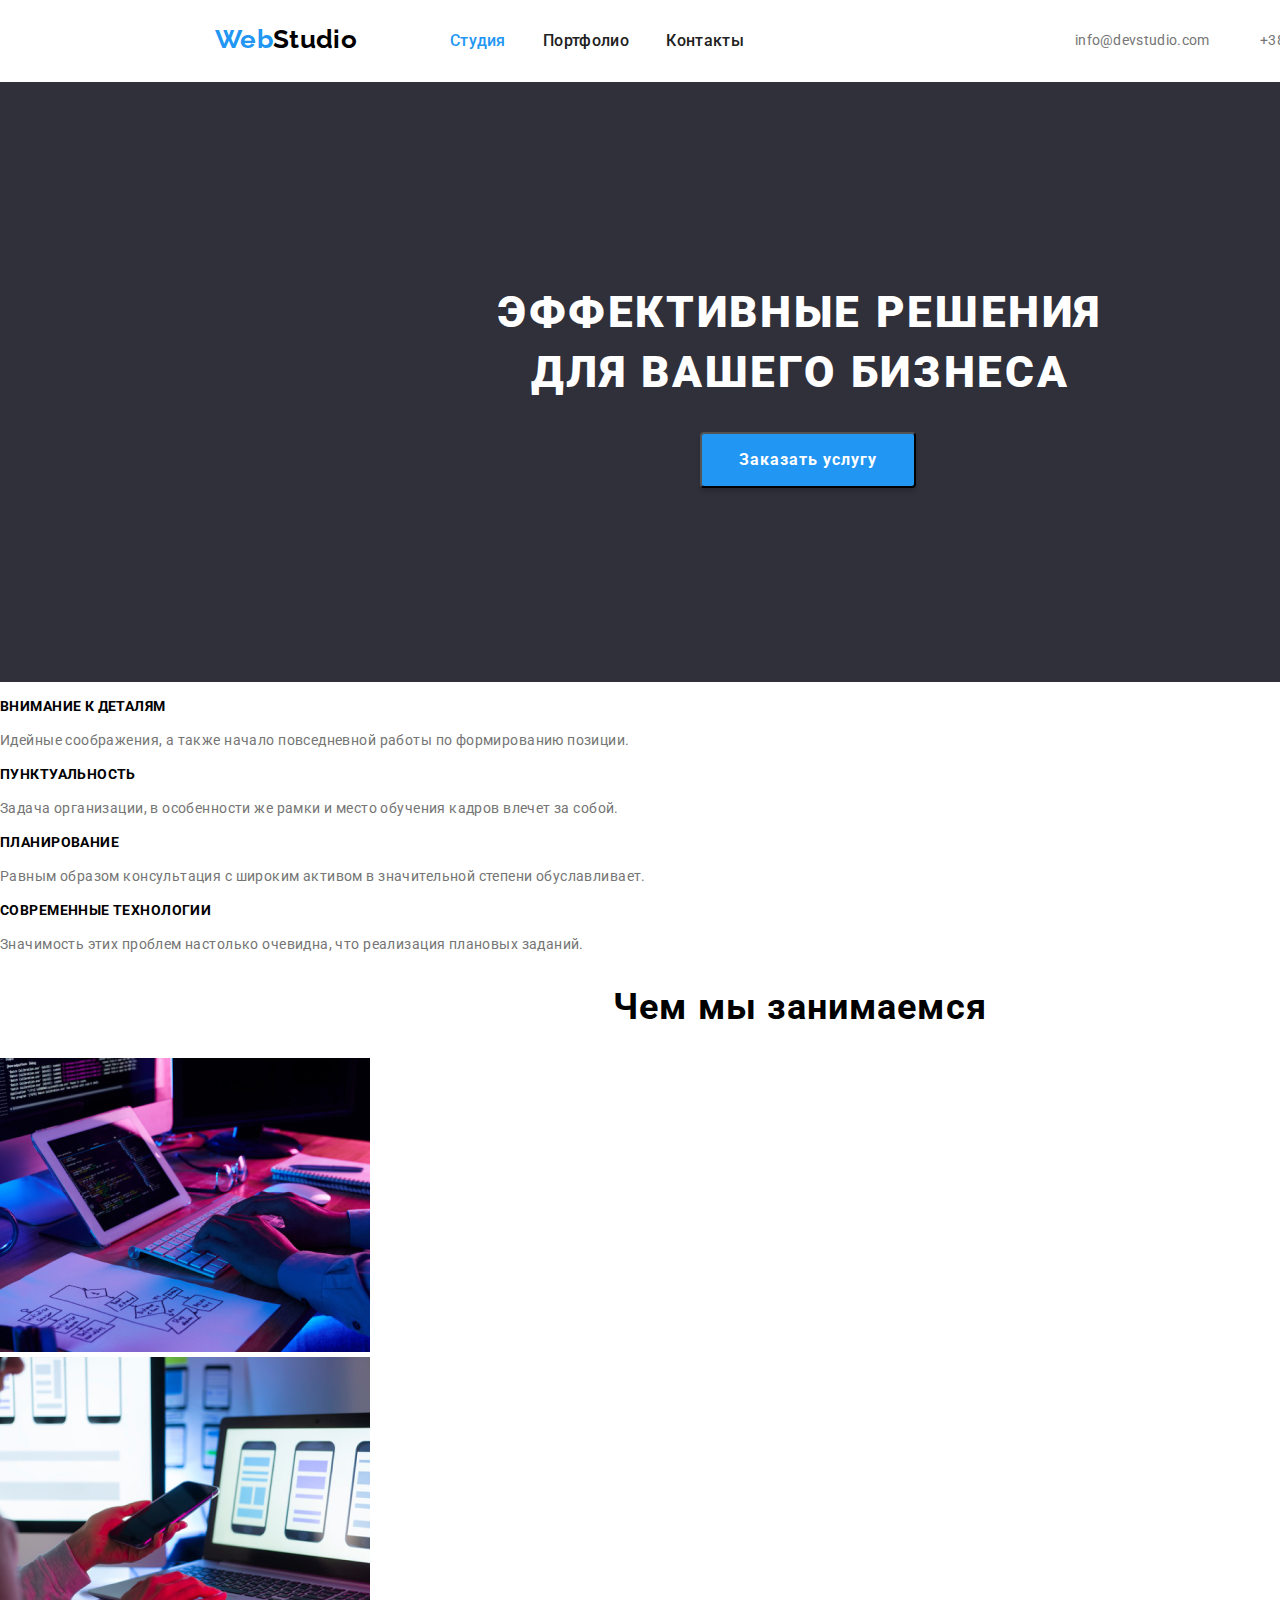
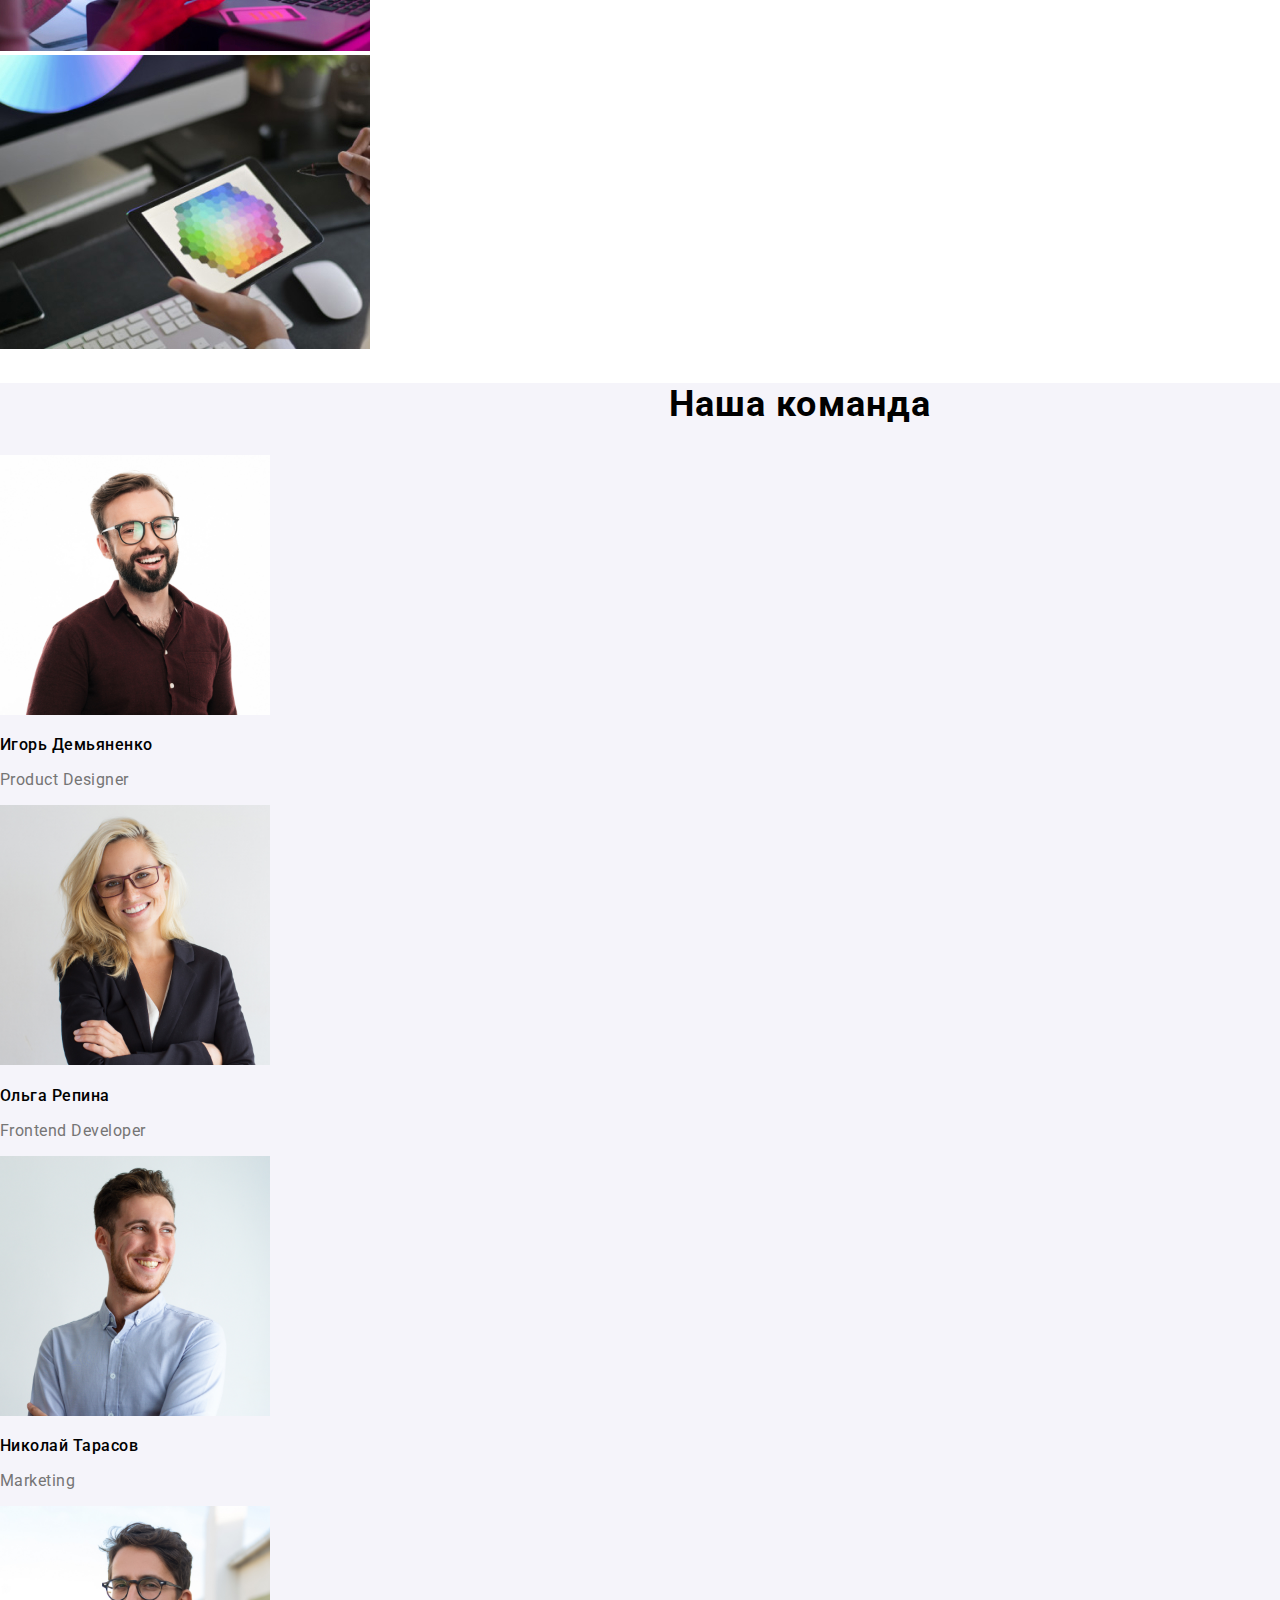
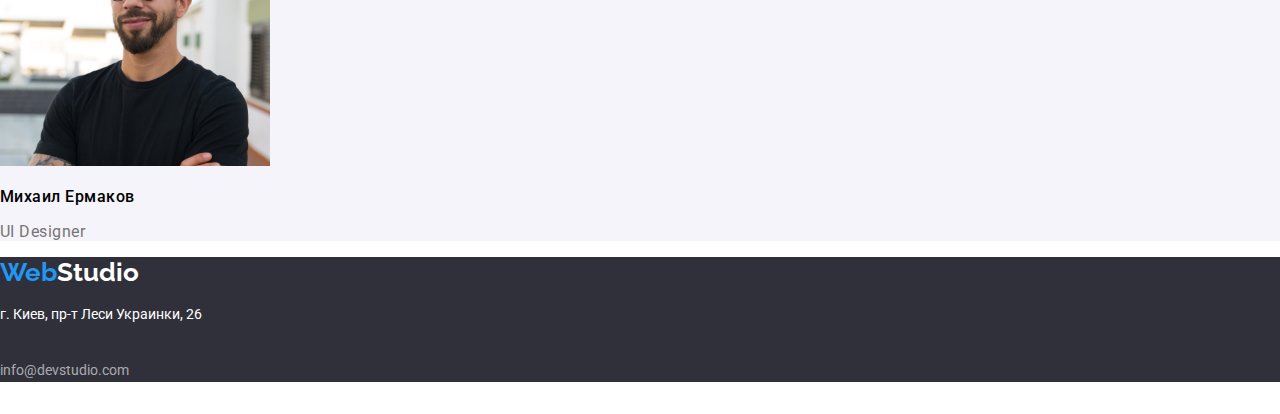
==== index.html @ f2df7b50 "Добавлено позиционирование Хедера и Героя" ====
<!DOCTYPE html>
<html lang="ru">
  <head>
    <meta charset="UTF-8" />
    <meta name="viewport" content="width=device-width, initial-scale=1.0" />
    <title>Студия</title>
    <link rel="stylesheet" href="./css/normalize.css" />
    <link rel="stylesheet" href="./css/style.css" />
    <link rel="stylesheet" href="./css/variables.css" />
    <link rel="preconnect" href="https://fonts.gstatic.com" />
    <link
      href="https://fonts.googleapis.com/css2?family=Oleo+Script&family=Raleway:wght@700&family=Roboto:wght@400;500;700;900&display=swap"
      rel="stylesheet"
    />
  </head>
  <body>
    <!--Шапка-->
    <header class="header">
      <a class="logo" href="./index.html"
        ><span class="text-logo">Web</span>Studio</a
      >
      <nav class="navigation">
        <ul class="navigation-list">
          <li class="active"><a href="./index.html">Студия</a></li>
          <li>
            <a href="./portfolio.html">Портфолио</a>
          </li>
          <li><a href="#">Контакты</a></li>
        </ul>
      </nav>

      <p class="header-contacts email">
        <a class="contacts-text" href="mailto:info@devstudio.com"
          >info@devstudio.com</a
        >
      </p>
      <p class="header-contacts tel">
        <a class="contacts-text" href="tel:+380961111111">+38 096 111 11 11</a>
      </p>

      <!-- <ul class="header-contacts">
        <li>
          <a class="contacts-text" href="mailto:info@devstudio.com"
            >info@devstudio.com</a
          >
        </li>
        <li>
          <a class="contacts-text" href="tel:+380961111111"
            >+38 096 111 11 11</a
          >
        </li>
      </ul> -->
    </header>

    <!--Герой-->
    <main>
      <section class="hero">
        <h1 class="hero-title">
          Эффективные решения <br />
          для вашего бизнеса
        </h1>
        <button type="button" class="hero-button">Заказать услугу</button>
      </section>

      <!--Преимущества и примеры-->
      <section>
        <!--Нужно спрятать-->
        <h2 hidden>Преимущества</h2>
        <ul class="advantages">
          <li>
            <h3 class="advantages-title">Внимание к деталям</h3>
            <p class="advantages-info">
              Идейные соображения, а также начало повседневной работы по
              формированию позиции.
            </p>
          </li>
          <li>
            <h3 class="advantages-title">Пунктуальность</h3>
            <p class="advantages-info">
              Задача организации, в особенности же рамки и место обучения кадров
              влечет за собой.
            </p>
          </li>
          <li>
            <h3 class="advantages-title">Планирование</h3>
            <p class="advantages-info">
              Равным образом консультация с широким активом в значительной
              степени обуславливает.
            </p>
          </li>
          <li>
            <h3 class="advantages-title">Современные технологии</h3>
            <p class="advantages-info">
              Значимость этих проблем настолько очевидна, что реализация
              плановых заданий.
            </p>
          </li>
        </ul>
      </section>

      <!--Чем мы занимаемся-->
      <section>
        <h2 class="galery">Чем мы занимаемся</h2>
        <ul>
          <li>
            <img
              src="img/box1.jpg"
              alt="Схема, клавиатура и планшет на столе"
              width="370"
            />
          </li>
          <li>
            <img src="img/box2.jpg" alt="Телефон и ноутбук" width="370" />
          </li>
          <li>
            <img
              src="img/box3.jpg"
              alt="Планшет с изображенной цветовой схемой"
              width="370"
            />
          </li>
        </ul>
      </section>

      <!--Наша команда-->
      <section class="team">
        <h2 class="galery">Наша команда</h2>
        <ul class="team-list">
          <li>
            <img src="img/ihor.jpg" alt="Игорь Демьяненко" width="270" />
            <h3 class="team-title">Игорь Демьяненко</h3>
            <p class="team-proffesion">Product Designer</p>
          </li>
          <li>
            <img src="img/olga.jpg" alt="Ольга Репина" width="270" />
            <h3 class="team-title">Ольга Репина</h3>
            <p class="team-proffesion">Frontend Developer</p>
          </li>
          <li>
            <img src="img/nikolai.jpg" alt="Николай Тарасов" width="270" />
            <h3 class="team-title">Николай Тарасов</h3>
            <p class="team-proffesion">Marketing</p>
          </li>
          <li>
            <img src="img/mihail.jpg" alt="Михаил Ермаков" width="270" />
            <h3 class="team-title">Михаил Ермаков</h3>
            <p class="team-proffesion">UI Designer</p>
          </li>
        </ul>
      </section>
    </main>

    <!--Подвал-->
    <footer class="footer">
      <a class="footer-logo" href="./index.html"
        ><span class="text-logo">Web</span>Studio</a
      >
      <address class="footer-address">
        <p>г. Киев, пр-т Леси Украинки, 26</p>
        <ul class="header-contacts">
          <li>
            <a class="footer-contacts" href="mailto:info@devstudio.com"
              >info@devstudio.com</a
            >
          </li>
          <li>
            <a class="footer-contacts" href="tel:+380961111111"
              >+38 096 111 11 11</a
            >
          </li>
        </ul>
      </address>
    </footer>
  </body>
</html>
---- css/style.css ----
body {
    font-family: 'Roboto', sans-serif;
    width: 1600px;
}

/* Шапка */

.header {
    display: flex;

    letter-spacing: 0.02em;
}

.logo {
    font-family: 'Raleway', sans-serif;

    display: inline-block;
    margin: 24px 93px 25px 215px;

    color: #000;
    text-decoration: none;
    font-weight: bold;
    font-size: 26px;
    line-height: 31px;
}

.text-logo {
    color: var(--blue-text);
}

.navigation-list {
    display: flex;
    justify-content: space-between;
    width: 294px;

    margin: 32px 331px 32px 0;
}

.navigation-list a {
    font-weight: 500;
    color: var(--common-black-text);
}

.active a {
    color: var(--blue-text);
}

.navigation-list :hover,
.navigation-list :focus,
.header-contacts :hover,
.header-contacts :focus {
    color: var(--blue-text);
}

.header-contacts {
    display: flex;
    justify-content: space-between;

    margin-top: 32px;
    margin-bottom: 32px;
}

.email {
    box-sizing: border-box;
    width: 135px;
    margin-right: 50px;
}

.tel {
    box-sizing: border-box;
    width: 122px;
    margin-right: 215px;
}

.contacts-text {
    color: var(--grey-text);
    font-size: 14px;

}

/* Герой */

.hero {
    height: 600px;
    background-color: rgba(47, 48, 58, 1);
}

.hero-title {
    margin: 0;
    padding: 200px 452px 30px;

    color: var(--white-text);

    text-align: center;
    font-weight: 900;
    font-size: 44px;
    line-height: 60px;
    letter-spacing: 0.06em;
    text-transform: uppercase;
}

.hero-button {

    box-sizing: content-box;
    height: 50px;
    width: 200px;

    text-align: center;

    margin: 0 700px 200px;

    box-shadow: 0px 4px 4px rgba(0, 0, 0, 0.15);
    border-radius: 4px;

    background-color: var(--blue-text);
    color: var(--white-text);
    font-weight: 700;
    font-size: 16px;
    line-height: 30px;
    letter-spacing: 0.06em;
    cursor: pointer;
}

/* Преимущества и примеры */

.advantages-title {
    font-weight: bold;
    font-size: 14px;
    line-height: 16px;
    letter-spacing: 0.03em;
    text-transform: uppercase;
}

.advantages-info {
    color: var(--grey-text);
    font-weight: normal;
    font-size: 14px;
    line-height: 24px;
    letter-spacing: 0.03em;
}

/* Чем мы занимаемся */

.galery {
    font-size: 36px;
    line-height: 42px;
    text-align: center;
    letter-spacing: 0.03em;
}

/* Наша команда */

.team {
    background-color: rgba(245, 244, 250, 1);
}

.team-title {
    font-weight: 500;
    font-size: 16px;
    line-height: 19px;
    letter-spacing: 0.03em;
}

.team-proffesion {
    color: var(--grey-text);
    font-weight: 400;
    font-size: 16px;
    line-height: 19px;
    letter-spacing: 0.03em;
}

/* Подвал */

.footer {
    background-color: rgba(47, 48, 58, 1);
}

.footer-logo {
    font-family: 'Raleway', sans-serif;
    color: var(--white-text);
    text-decoration: none;
    font-weight: bold;
    font-size: 26px;
    line-height: 31px;
}

.footer-address {
    color: var(--white-text);
    font-style: normal;
    font-weight: normal;
    font-size: 14px;
    line-height: 24px;
}

.footer-contacts {
    color: var(--grey-address-text);
}

.footer-contacts :hover,
.footer-contacts :focus {
    color: var(--blue-text);
}

/* Портфолио */

.projects-title {
    font-weight: bold;
    font-size: 18px;
    line-height: 36px;
    letter-spacing: 0.06em;
}

.projects-info {
    color: var(--grey-text);
    font-size: 16px;
    line-height: 30px;
    letter-spacing: 0.03em;
}

.button {
    background-color: var(--blue-text);
    color: var(--white-text);
    font-size: 16px;
    line-height: 30px;
    letter-spacing: 0.06em;
    cursor: pointer;
}

.button-projects {
    background-color: rgba(245, 244, 250, 1);
    font-weight: 500;
    line-height: 26px;
    letter-spacing: 0.03em;
    cursor: pointer;
}

.button-projects:hover,
.button-projects:focus {
    color: var(--white-text);
    background-color: var(--blue-text);
}
---- css/variables.css ----
:root {
    --common-black-text: rgba(33, 33, 33, 1);
    --blue-text: rgba(33, 150, 243, 1);
    --white-text: rgba(255, 255, 255, 1);
    --grey-text: rgba(117, 117, 117, 1);
    --grey-address-text: rgba(255, 255, 255, 0.6);
}
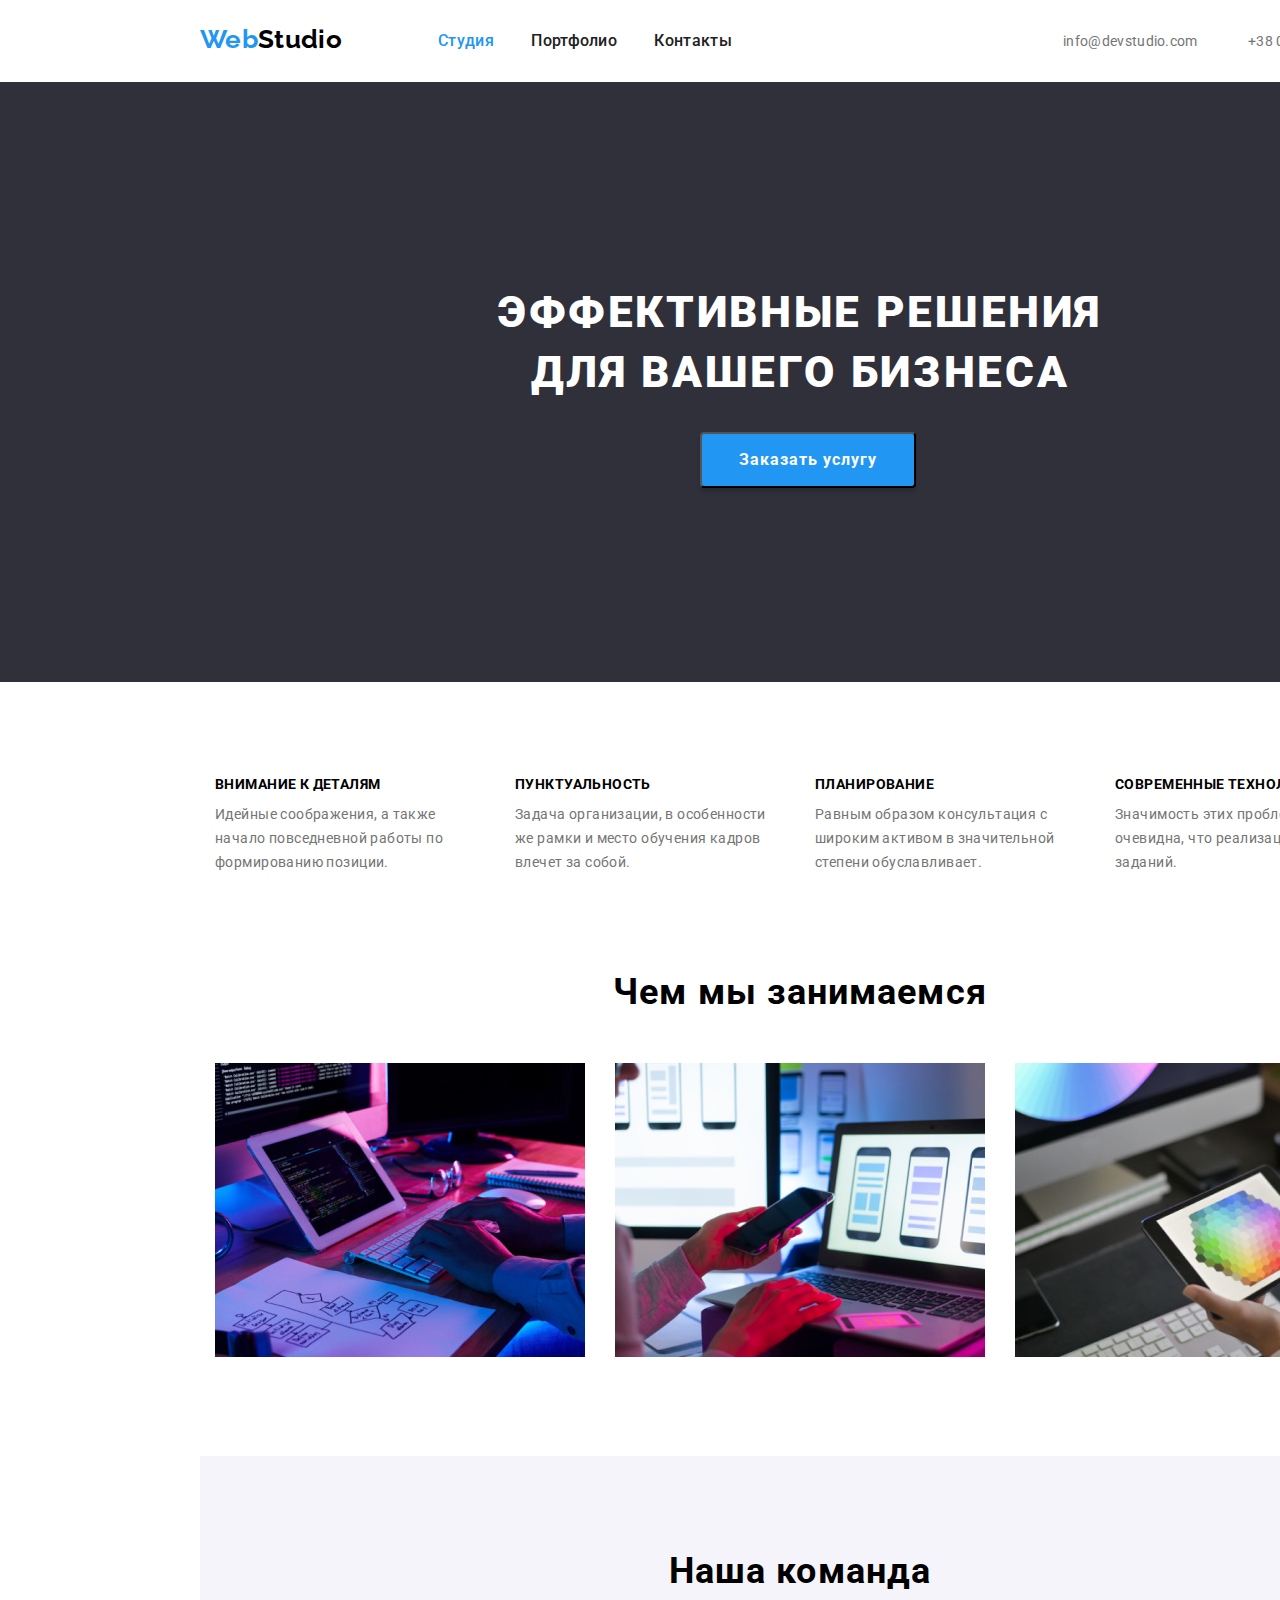
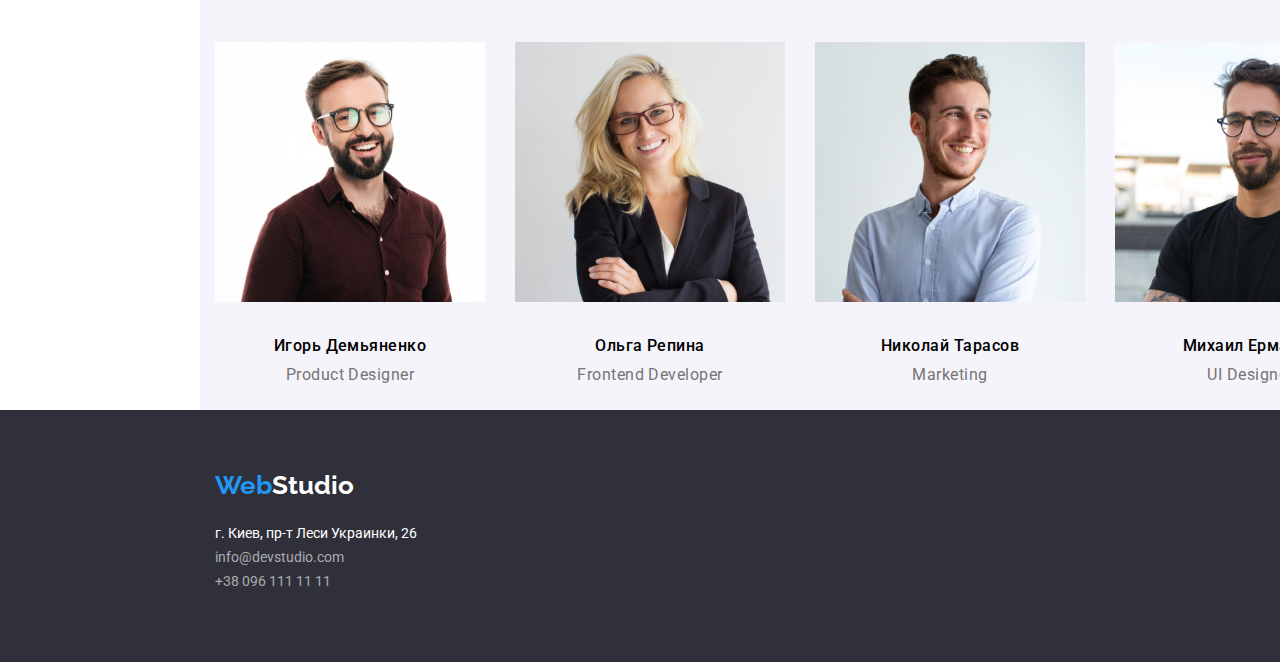
==== commit 9c6ee921: "добавлено позиционирование Героя, Преймущества, Команда, Футер" ====
--- a/index.html
+++ b/index.html
@@ -15,7 +15,8 @@
   </head>
   <body>
     <!--Шапка-->
-    <header class="header">
+    <header class="header containe">
+      <!--умышленная ошибка в названии класса-->
       <a class="logo" href="./index.html"
         ><span class="text-logo">Web</span>Studio</a
       >
@@ -29,17 +30,18 @@
         </ul>
       </nav>
 
-      <p class="header-contacts email">
+      <!-- <p class="header-contacts email">
         <a class="contacts-text" href="mailto:info@devstudio.com"
           >info@devstudio.com</a
         >
       </p>
       <p class="header-contacts tel">
         <a class="contacts-text" href="tel:+380961111111">+38 096 111 11 11</a>
-      </p>
+      </p> -->
 
-      <!-- <ul class="header-contacts">
-        <li>
+      <!-- <div class="navigation-contacts"> -->
+      <ul class="header-contacts">
+        <li class="header-list">
           <a class="contacts-text" href="mailto:info@devstudio.com"
             >info@devstudio.com</a
           >
@@ -49,7 +51,8 @@
             >+38 096 111 11 11</a
           >
         </li>
-      </ul> -->
+      </ul>
+      <!-- </div> -->
     </header>
 
     <!--Герой-->
@@ -63,32 +66,32 @@
       </section>
 
       <!--Преимущества и примеры-->
-      <section>
+      <section class="container">
         <!--Нужно спрятать-->
         <h2 hidden>Преимущества</h2>
         <ul class="advantages">
-          <li>
+          <li class="advantages-card">
             <h3 class="advantages-title">Внимание к деталям</h3>
             <p class="advantages-info">
               Идейные соображения, а также начало повседневной работы по
               формированию позиции.
             </p>
           </li>
-          <li>
+          <li class="advantages-card">
             <h3 class="advantages-title">Пунктуальность</h3>
             <p class="advantages-info">
               Задача организации, в особенности же рамки и место обучения кадров
               влечет за собой.
             </p>
           </li>
-          <li>
+          <li class="advantages-card">
             <h3 class="advantages-title">Планирование</h3>
             <p class="advantages-info">
               Равным образом консультация с широким активом в значительной
               степени обуславливает.
             </p>
           </li>
-          <li>
+          <li class="advantages-card">
             <h3 class="advantages-title">Современные технологии</h3>
             <p class="advantages-info">
               Значимость этих проблем настолько очевидна, что реализация
@@ -99,20 +102,20 @@
       </section>
 
       <!--Чем мы занимаемся-->
-      <section>
-        <h2 class="galery">Чем мы занимаемся</h2>
-        <ul>
-          <li>
+      <section class="container">
+        <h2 class="gallery">Чем мы занимаемся</h2>
+        <ul class="gallery-list">
+          <li class="gallery-item">
             <img
               src="img/box1.jpg"
               alt="Схема, клавиатура и планшет на столе"
               width="370"
             />
           </li>
-          <li>
+          <li class="gallery-item">
             <img src="img/box2.jpg" alt="Телефон и ноутбук" width="370" />
           </li>
-          <li>
+          <li class="gallery-item">
             <img
               src="img/box3.jpg"
               alt="Планшет с изображенной цветовой схемой"
@@ -123,25 +126,25 @@
       </section>
 
       <!--Наша команда-->
-      <section class="team">
-        <h2 class="galery">Наша команда</h2>
+      <section class="container team">
+        <h2 class="gallery-team">Наша команда</h2>
         <ul class="team-list">
-          <li>
+          <li class="team-card">
             <img src="img/ihor.jpg" alt="Игорь Демьяненко" width="270" />
             <h3 class="team-title">Игорь Демьяненко</h3>
             <p class="team-proffesion">Product Designer</p>
           </li>
-          <li>
+          <li class="team-card">
             <img src="img/olga.jpg" alt="Ольга Репина" width="270" />
             <h3 class="team-title">Ольга Репина</h3>
             <p class="team-proffesion">Frontend Developer</p>
           </li>
-          <li>
+          <li class="team-card">
             <img src="img/nikolai.jpg" alt="Николай Тарасов" width="270" />
             <h3 class="team-title">Николай Тарасов</h3>
             <p class="team-proffesion">Marketing</p>
           </li>
-          <li>
+          <li class="team-card">
             <img src="img/mihail.jpg" alt="Михаил Ермаков" width="270" />
             <h3 class="team-title">Михаил Ермаков</h3>
             <p class="team-proffesion">UI Designer</p>
@@ -152,24 +155,26 @@
 
     <!--Подвал-->
     <footer class="footer">
-      <a class="footer-logo" href="./index.html"
-        ><span class="text-logo">Web</span>Studio</a
-      >
-      <address class="footer-address">
-        <p>г. Киев, пр-т Леси Украинки, 26</p>
-        <ul class="header-contacts">
-          <li>
-            <a class="footer-contacts" href="mailto:info@devstudio.com"
-              >info@devstudio.com</a
-            >
-          </li>
-          <li>
-            <a class="footer-contacts" href="tel:+380961111111"
-              >+38 096 111 11 11</a
-            >
-          </li>
-        </ul>
-      </address>
+      <div class="container">
+        <a class="footer-logo" href="./index.html"
+          ><span class="text-logo">Web</span>Studio</a
+        >
+        <address class="footer-address">
+          <ul class="footer-list">
+            <li>г. Киев, пр-т Леси Украинки, 26</li>
+            <li>
+              <a class="footer-contacts" href="mailto:info@devstudio.com"
+                >info@devstudio.com</a
+              >
+            </li>
+            <li>
+              <a class="footer-contacts" href="tel:+380961111111"
+                >+38 096 111 11 11</a
+              >
+            </li>
+          </ul>
+        </address>
+      </div>
     </footer>
   </body>
 </html>
--- a/css/style.css
+++ b/css/style.css
@@ -3,10 +3,18 @@
     width: 1600px;
 }
 
+.container {
+    width: 1170px;
+    padding: 0 15px 0;
+    margin-right: auto;
+    margin-left: auto;
+}
+
 /* Шапка */
 
 .header {
     display: flex;
+
 
     letter-spacing: 0.02em;
 }
@@ -14,8 +22,11 @@
 .logo {
     font-family: 'Raleway', sans-serif;
 
+    width: 145px;
+    height: 31px;
+
     display: inline-block;
-    margin: 24px 93px 25px 215px;
+    margin: 24px 93px 25px 200px;
 
     color: #000;
     text-decoration: none;
@@ -28,12 +39,19 @@
     color: var(--blue-text);
 }
 
+.navigation {
+    width: 294px;
+    height: 16px;
+    margin: 32px 331px 32px 0;
+
+}
+
 .navigation-list {
     display: flex;
     justify-content: space-between;
     width: 294px;
 
-    margin: 32px 331px 32px 0;
+    margin: 0;
 }
 
 .navigation-list a {
@@ -53,6 +71,8 @@
 }
 
 .header-contacts {
+
+    box-sizing: border-box;
     display: flex;
     justify-content: space-between;
 
@@ -60,16 +80,24 @@
     margin-bottom: 32px;
 }
 
+.header-list {
+    display: inline-block;
+    width: 135px;
+    height: 16px;
+    margin-right: 50px;
+}
+
 .email {
-    box-sizing: border-box;
     width: 135px;
+    height: 16px;
     margin-right: 50px;
 }
 
 .tel {
-    box-sizing: border-box;
+    text-align: center;
     width: 122px;
-    margin-right: 215px;
+    height: 16px;
+    margin-right: 200px;
 }
 
 .contacts-text {
@@ -100,7 +128,6 @@
 }
 
 .hero-button {
-
     box-sizing: content-box;
     height: 50px;
     width: 200px;
@@ -123,7 +150,29 @@
 
 /* Преимущества и примеры */
 
+.advantages {
+    display: flex;
+
+    height: 101px;
+
+    margin-top: 94px;
+    margin-bottom: 94px;
+}
+
+.advantages-card {
+    width: 270px;
+    height: 101px;
+
+    margin-right: 30px;
+}
+
+.advantages-card:nth-last-child(1) {
+    margin-right: 0px;
+}
+
 .advantages-title {
+    margin: 0;
+
     font-weight: bold;
     font-size: 14px;
     line-height: 16px;
@@ -132,6 +181,9 @@
 }
 
 .advantages-info {
+    margin-top: 10px;
+    margin-bottom: 0;
+
     color: var(--grey-text);
     font-weight: normal;
     font-size: 14px;
@@ -141,20 +193,70 @@
 
 /* Чем мы занимаемся */
 
-.galery {
+.gallery {
+    margin: 0 auto 50px;
+
     font-size: 36px;
     line-height: 42px;
     text-align: center;
     letter-spacing: 0.03em;
 }
 
+.gallery-list {
+    display: flex;
+
+    margin-bottom: 0;
+}
+
+.gallery-item {
+    margin-right: 30px;
+}
+
+.gallery-item:nth-last-child(1) {
+    margin-right: 0px;
+}
+
 /* Наша команда */
 
 .team {
     background-color: rgba(245, 244, 250, 1);
+    margin-top: 94px;
+}
+
+.gallery-team {
+    padding-top: 94px;
+    padding-bottom: 50px;
+    margin-top: 0;
+    margin-bottom: 0;
+
+    font-size: 36px;
+    line-height: 42px;
+    text-align: center;
+    letter-spacing: 0.03em;
+}
+
+.team-list {
+    display: flex;
+    margin-top: 0;
+    margin-bottom: 0;
+}
+
+.team-card {
+    margin-right: 30px;
+    width: 270px;
+    height: 368px;
+}
+
+.team-card:nth-last-child(1) {
+    margin-right: 0;
 }
 
 .team-title {
+    margin-top: 30px;
+    margin-bottom: 10px;
+
+    text-align: center;
+
     font-weight: 500;
     font-size: 16px;
     line-height: 19px;
@@ -162,7 +264,13 @@
 }
 
 .team-proffesion {
+    margin-top: 0;
+    margin-bottom: 30px;
+
     color: var(--grey-text);
+
+    text-align: center;
+
     font-weight: 400;
     font-size: 16px;
     line-height: 19px;
@@ -172,11 +280,18 @@
 /* Подвал */
 
 .footer {
+    margin-top: 0;
+
+    height: 252px;
+
     background-color: rgba(47, 48, 58, 1);
 }
 
 .footer-logo {
     font-family: 'Raleway', sans-serif;
+    display: block;
+    padding-top: 60px;
+
     color: var(--white-text);
     text-decoration: none;
     font-weight: bold;
@@ -185,6 +300,7 @@
 }
 
 .footer-address {
+
     color: var(--white-text);
     font-style: normal;
     font-weight: normal;
@@ -192,13 +308,21 @@
     line-height: 24px;
 }
 
+.footer-list a:hover,
+.footer-list a:focus {
+    color: var(--blue-text);
+}
+
+.footer-list {
+    width: 231px;
+    height: 81px;
+
+    margin-top: 20px;
+    margin-bottom: 60px;
+}
+
 .footer-contacts {
     color: var(--grey-address-text);
-}
-
-.footer-contacts :hover,
-.footer-contacts :focus {
-    color: var(--blue-text);
 }
 
 /* Портфолио */
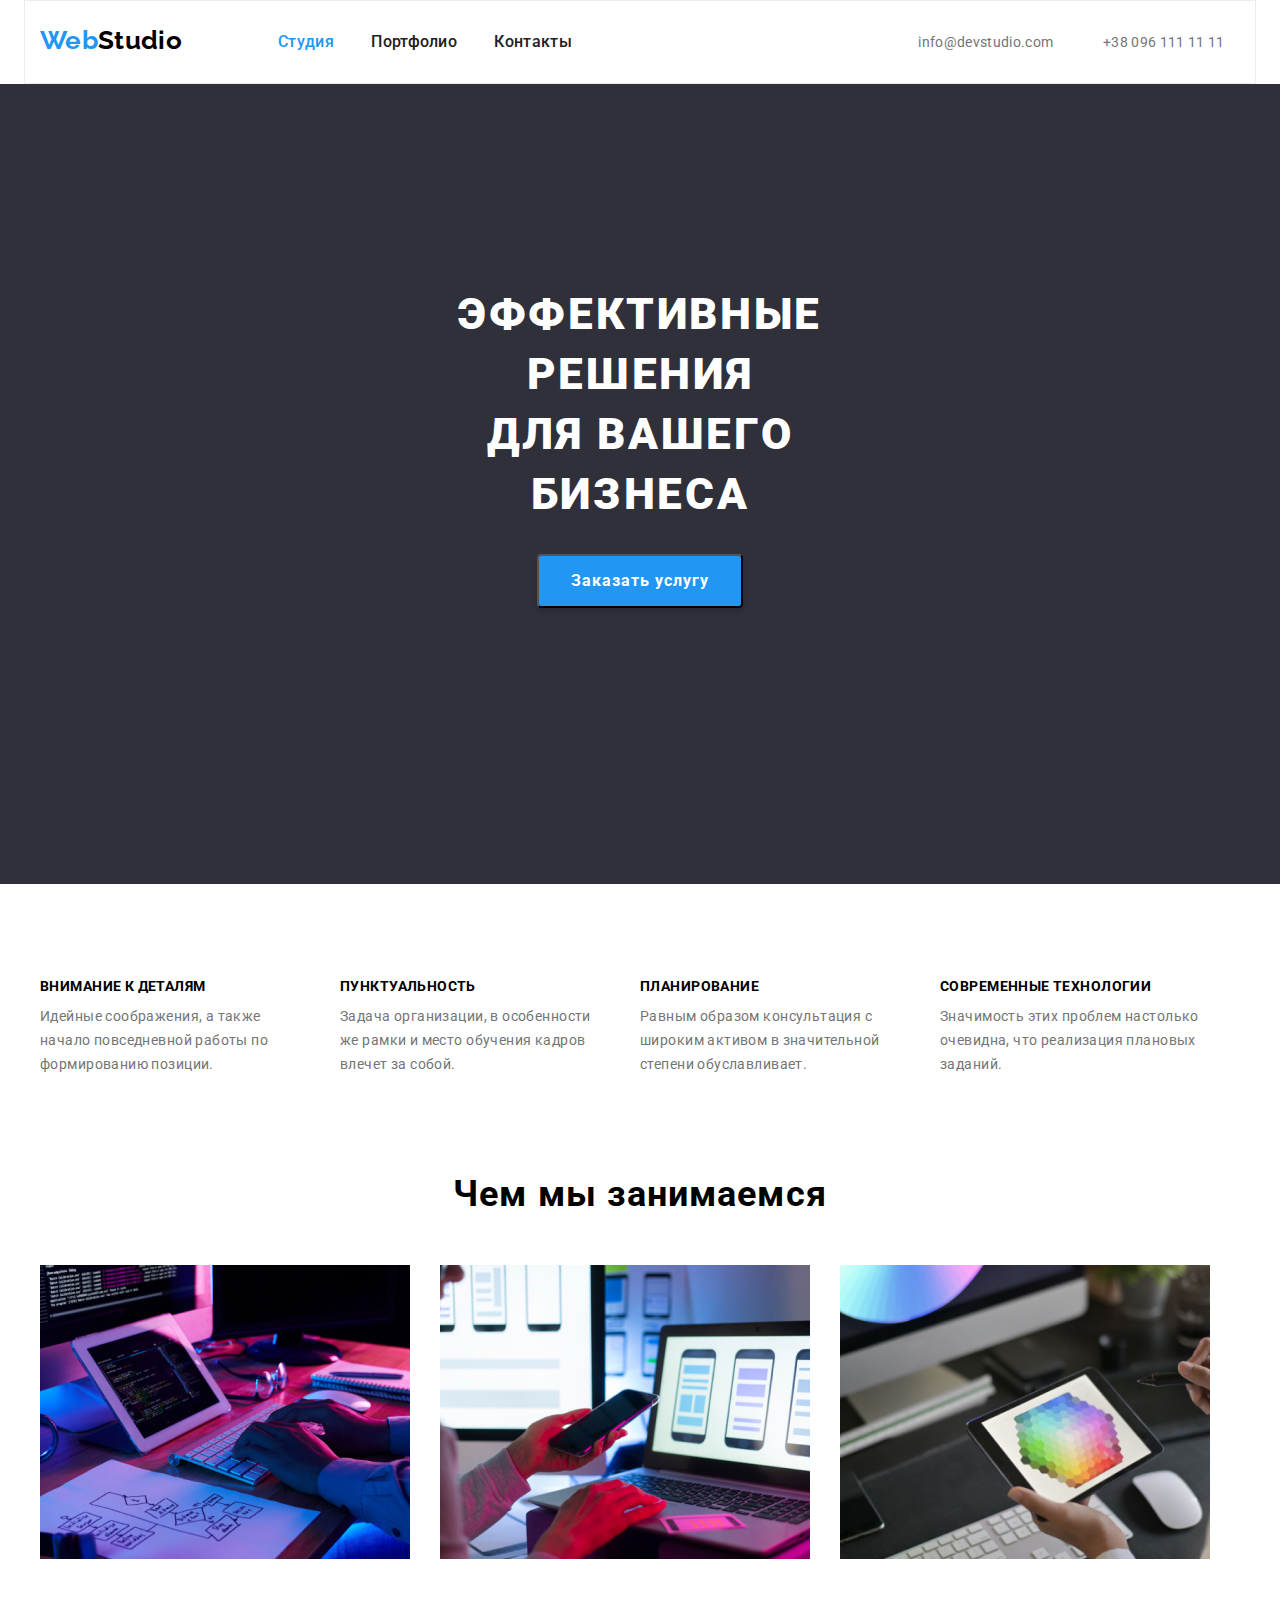
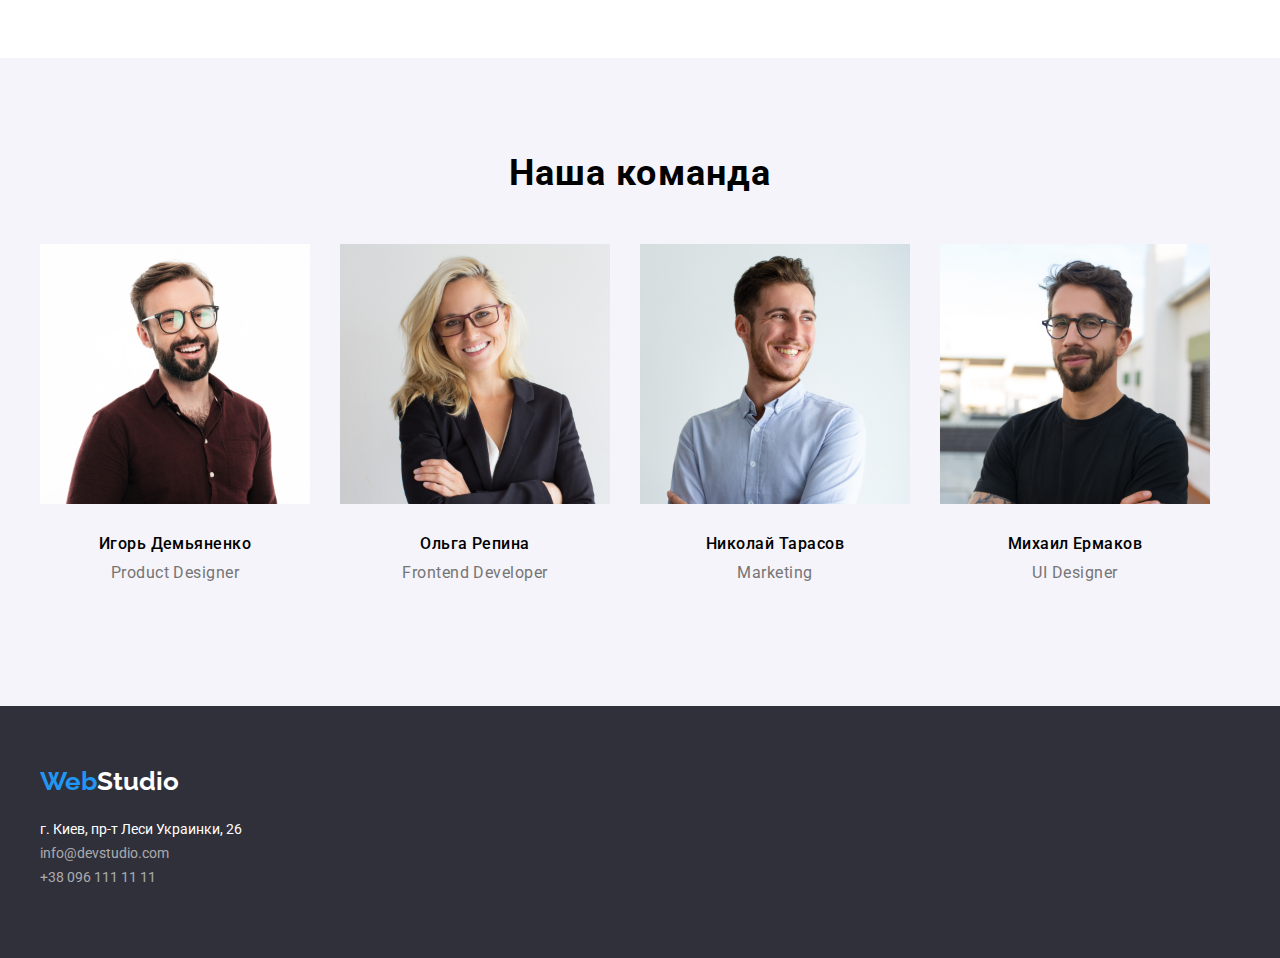
==== commit e17d6439: "Внесены правки" ====
--- a/index.html
+++ b/index.html
@@ -15,7 +15,7 @@
   </head>
   <body>
     <!--Шапка-->
-    <header class="header containe">
+    <header class="header container">
       <!--умышленная ошибка в названии класса-->
       <a class="logo" href="./index.html"
         ><span class="text-logo">Web</span>Studio</a
@@ -30,29 +30,18 @@
         </ul>
       </nav>
 
-      <!-- <p class="header-contacts email">
-        <a class="contacts-text" href="mailto:info@devstudio.com"
-          >info@devstudio.com</a
-        >
-      </p>
-      <p class="header-contacts tel">
-        <a class="contacts-text" href="tel:+380961111111">+38 096 111 11 11</a>
-      </p> -->
-
-      <!-- <div class="navigation-contacts"> -->
       <ul class="header-contacts">
         <li class="header-list">
           <a class="contacts-text" href="mailto:info@devstudio.com"
             >info@devstudio.com</a
           >
         </li>
-        <li>
+        <li class="header-list">
           <a class="contacts-text" href="tel:+380961111111"
             >+38 096 111 11 11</a
           >
         </li>
       </ul>
-      <!-- </div> -->
     </header>
 
     <!--Герой-->
@@ -126,31 +115,33 @@
       </section>
 
       <!--Наша команда-->
-      <section class="container team">
-        <h2 class="gallery-team">Наша команда</h2>
-        <ul class="team-list">
-          <li class="team-card">
-            <img src="img/ihor.jpg" alt="Игорь Демьяненко" width="270" />
-            <h3 class="team-title">Игорь Демьяненко</h3>
-            <p class="team-proffesion">Product Designer</p>
-          </li>
-          <li class="team-card">
-            <img src="img/olga.jpg" alt="Ольга Репина" width="270" />
-            <h3 class="team-title">Ольга Репина</h3>
-            <p class="team-proffesion">Frontend Developer</p>
-          </li>
-          <li class="team-card">
-            <img src="img/nikolai.jpg" alt="Николай Тарасов" width="270" />
-            <h3 class="team-title">Николай Тарасов</h3>
-            <p class="team-proffesion">Marketing</p>
-          </li>
-          <li class="team-card">
-            <img src="img/mihail.jpg" alt="Михаил Ермаков" width="270" />
-            <h3 class="team-title">Михаил Ермаков</h3>
-            <p class="team-proffesion">UI Designer</p>
-          </li>
-        </ul>
-      </section>
+      <div class="team-background">
+        <section class="container team">
+          <h2 class="gallery-team">Наша команда</h2>
+          <ul class="team-list">
+            <li class="team-card">
+              <img src="img/ihor.jpg" alt="Игорь Демьяненко" width="270" />
+              <h3 class="team-title">Игорь Демьяненко</h3>
+              <p class="team-proffesion">Product Designer</p>
+            </li>
+            <li class="team-card">
+              <img src="img/olga.jpg" alt="Ольга Репина" width="270" />
+              <h3 class="team-title">Ольга Репина</h3>
+              <p class="team-proffesion">Frontend Developer</p>
+            </li>
+            <li class="team-card">
+              <img src="img/nikolai.jpg" alt="Николай Тарасов" width="270" />
+              <h3 class="team-title">Николай Тарасов</h3>
+              <p class="team-proffesion">Marketing</p>
+            </li>
+            <li class="team-card">
+              <img src="img/mihail.jpg" alt="Михаил Ермаков" width="270" />
+              <h3 class="team-title">Михаил Ермаков</h3>
+              <p class="team-proffesion">UI Designer</p>
+            </li>
+          </ul>
+        </section>
+      </div>
     </main>
 
     <!--Подвал-->
--- a/css/style.css
+++ b/css/style.css
@@ -1,22 +1,22 @@
 body {
     font-family: 'Roboto', sans-serif;
-    width: 1600px;
 }
 
 .container {
-    width: 1170px;
-    padding: 0 15px 0;
-    margin-right: auto;
-    margin-left: auto;
+
+    /* box-sizing: border-box; */
+    width: 1200px;
+    padding: 0 15px;
+    margin: 0 auto;
 }
 
 /* Шапка */
 
 .header {
     display: flex;
-
-
     letter-spacing: 0.02em;
+
+    border: solid 1px rgba(236,236,236,1);
 }
 
 .logo {
@@ -26,7 +26,7 @@
     height: 31px;
 
     display: inline-block;
-    margin: 24px 93px 25px 200px;
+    padding: 24px 93px 25px 0;
 
     color: #000;
     text-decoration: none;
@@ -40,9 +40,7 @@
 }
 
 .navigation {
-    width: 294px;
-    height: 16px;
-    margin: 32px 331px 32px 0;
+    padding: 32px 331px 32px 0;
 
 }
 
@@ -72,50 +70,40 @@
 
 .header-contacts {
 
-    box-sizing: border-box;
     display: flex;
     justify-content: space-between;
 
-    margin-top: 32px;
-    margin-bottom: 32px;
+    padding-top: 32px;
+    padding-bottom: 32px;
+
+    margin: 0 auto;
 }
 
 .header-list {
-    display: inline-block;
-    width: 135px;
-    height: 16px;
-    margin-right: 50px;
-}
-
-.email {
-    width: 135px;
-    height: 16px;
-    margin-right: 50px;
-}
-
-.tel {
-    text-align: center;
-    width: 122px;
-    height: 16px;
-    margin-right: 200px;
+    padding-right: 50px;
 }
 
 .contacts-text {
     color: var(--grey-text);
     font-size: 14px;
-
+}
+
+.header-list:last-child {
+    padding-right: 0;
 }
 
 /* Герой */
 
 .hero {
     height: 600px;
+
+    margin: 0;
+    padding: 200px 452px 0 452px;
     background-color: rgba(47, 48, 58, 1);
 }
 
 .hero-title {
-    margin: 0;
-    padding: 200px 452px 30px;
+    margin: 0 0 30px 0;
 
     color: var(--white-text);
 
@@ -128,13 +116,10 @@
 }
 
 .hero-button {
-    box-sizing: content-box;
-    height: 50px;
-    width: 200px;
-
-    text-align: center;
-
-    margin: 0 700px 200px;
+    display: flex;
+    padding: 10px 32px;
+    margin: 0 auto;
+    text-align: center;
 
     box-shadow: 0px 4px 4px rgba(0, 0, 0, 0.15);
     border-radius: 4px;
@@ -153,10 +138,13 @@
 .advantages {
     display: flex;
 
-    height: 101px;
-
-    margin-top: 94px;
-    margin-bottom: 94px;
+    margin: 0 auto;
+
+    /* height: 101px; */
+
+    padding-top: 94px;
+    padding-bottom: 94px;
+
 }
 
 .advantages-card {
@@ -205,29 +193,36 @@
 .gallery-list {
     display: flex;
 
-    margin-bottom: 0;
+    margin: 0;
+    padding-bottom: 94px;
 }
 
 .gallery-item {
     margin-right: 30px;
+    margin-bottom: 0;
 }
 
 .gallery-item:nth-last-child(1) {
     margin-right: 0px;
+    margin-bottom: 0;
 }
 
 /* Наша команда */
 
+.team-background {
+    background-color: rgba(245, 244, 250, 1);
+}
+
 .team {
-    background-color: rgba(245, 244, 250, 1);
-    margin-top: 94px;
+    padding-bottom: 94px;
 }
 
 .gallery-team {
     padding-top: 94px;
-    padding-bottom: 50px;
+
+    /* padding-bottom: 50px; */
     margin-top: 0;
-    margin-bottom: 0;
+    margin-bottom: 50px;
 
     font-size: 36px;
     line-height: 42px;
@@ -251,9 +246,15 @@
     margin-right: 0;
 }
 
+.team-card img {
+    display: block;
+}
+
 .team-title {
-    margin-top: 30px;
-    margin-bottom: 10px;
+    margin: 0;
+
+    padding-top: 30px;
+    padding-bottom: 10px;
 
     text-align: center;
 
@@ -264,8 +265,8 @@
 }
 
 .team-proffesion {
-    margin-top: 0;
-    margin-bottom: 30px;
+    margin: 0;
+    padding-bottom: 30px;
 
     color: var(--grey-text);
 
@@ -327,7 +328,58 @@
 
 /* Портфолио */
 
+.projects-filter {
+    display: flex;
+    justify-content: center;
+
+    padding-top: 94px;
+    padding-bottom: 34px;
+
+    margin: 0 auto;
+}
+
+.projects-list {
+    margin-right: 8px;
+}
+
+.projects-list:last-child {
+    margin-right: 0;
+}
+
+.projects {
+    display: flex;
+    flex-wrap: wrap;
+
+    margin: 0 auto;
+    padding-bottom: 94px;
+
+    justify-content: space-between;
+    align-content: space-between;
+}
+
+.projects-item:nth-child(n+7) {
+    margin-bottom: 0;
+}
+
+.projects-item:nth-child(3n+3) {
+    margin-right: 0;
+}
+
+.projects-item {
+    flex-basis: calc(100% / 3 - 30px);
+    box-sizing: border-box;
+
+    border: 1px solid rgba(238, 238, 238, 1);
+    margin-bottom: 30px;
+    margin-right: 30px;
+}
+
 .projects-title {
+    margin-top: 20px;
+    margin-bottom: 4px;
+
+    padding-left: 24px;
+
     font-weight: bold;
     font-size: 18px;
     line-height: 36px;
@@ -335,6 +387,10 @@
 }
 
 .projects-info {
+    margin: 0 auto;
+    padding-bottom: 20px;
+    padding-left: 24px;
+
     color: var(--grey-text);
     font-size: 16px;
     line-height: 30px;
@@ -351,11 +407,15 @@
 }
 
 .button-projects {
+    padding: 6px 22px;
+
     background-color: rgba(245, 244, 250, 1);
     font-weight: 500;
     line-height: 26px;
     letter-spacing: 0.03em;
     cursor: pointer;
+    border: none;
+    border-radius: 4px;
 }
 
 .button-projects:hover,
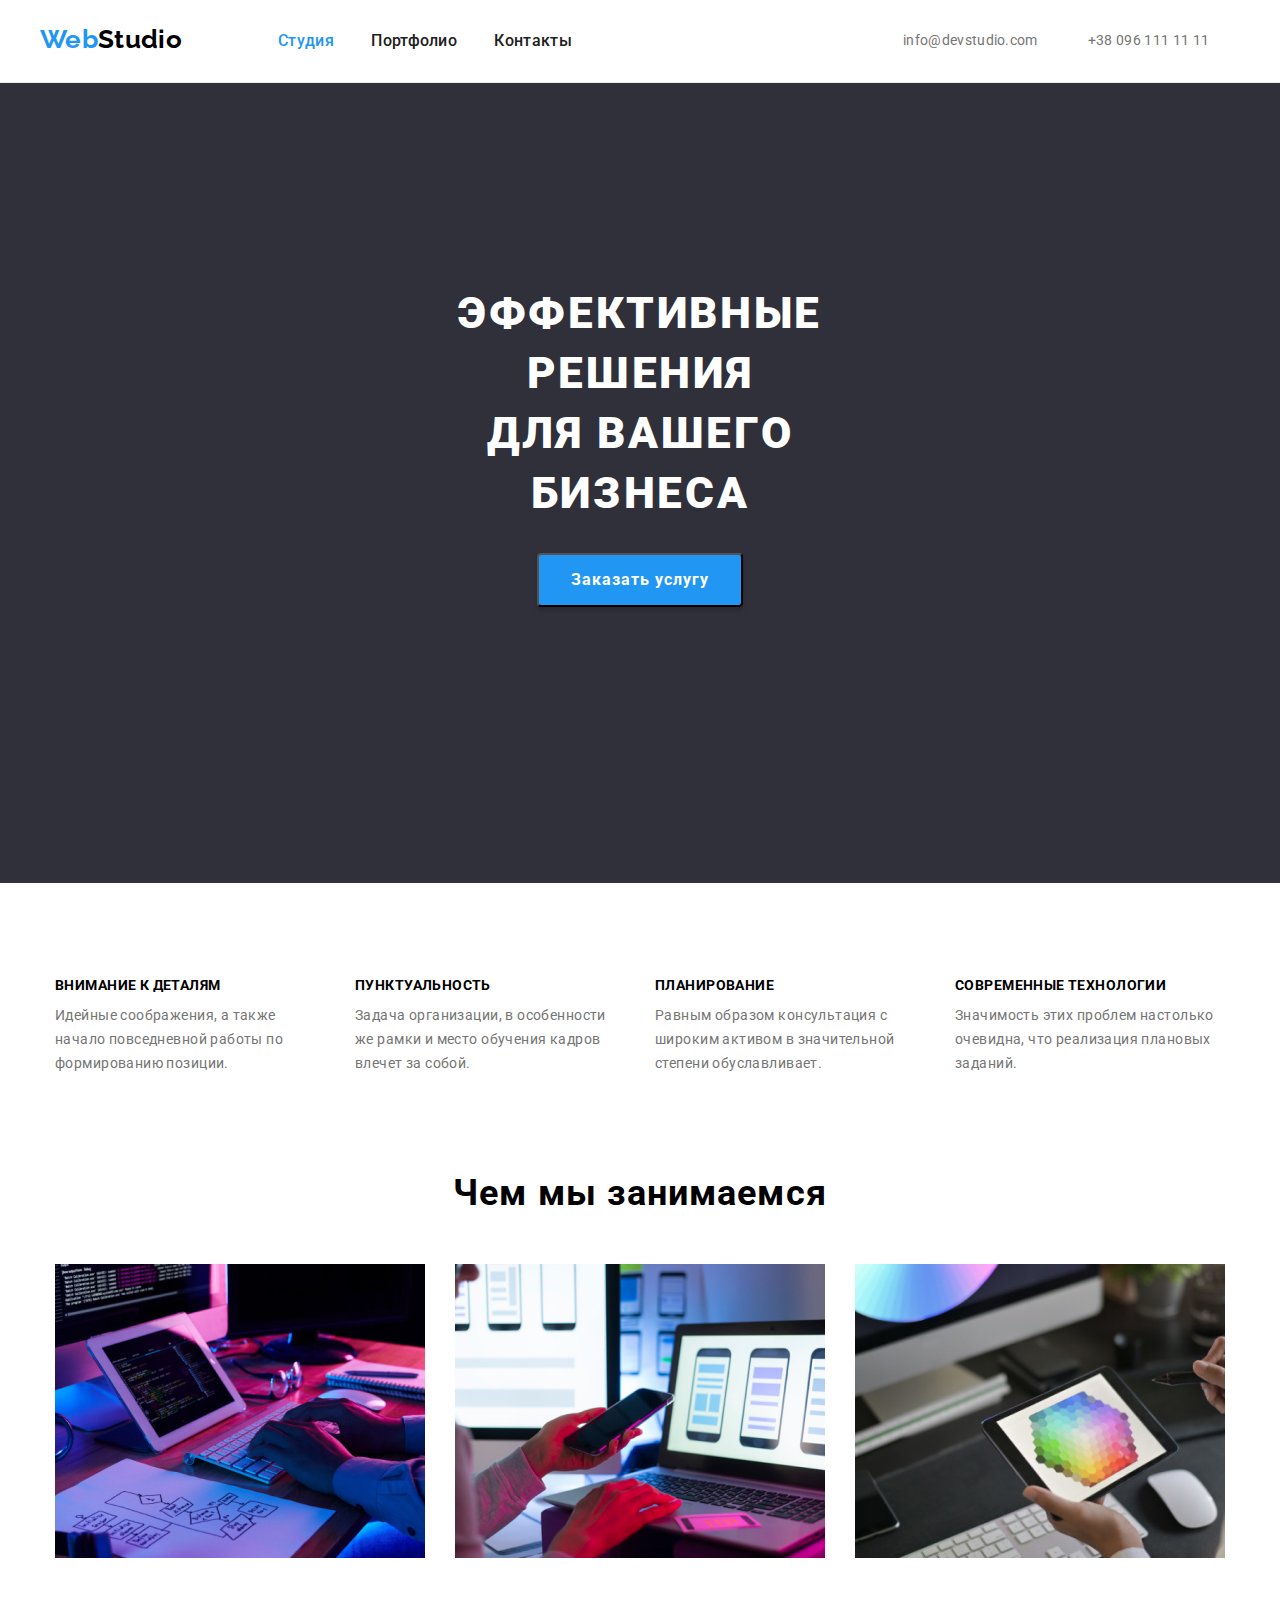
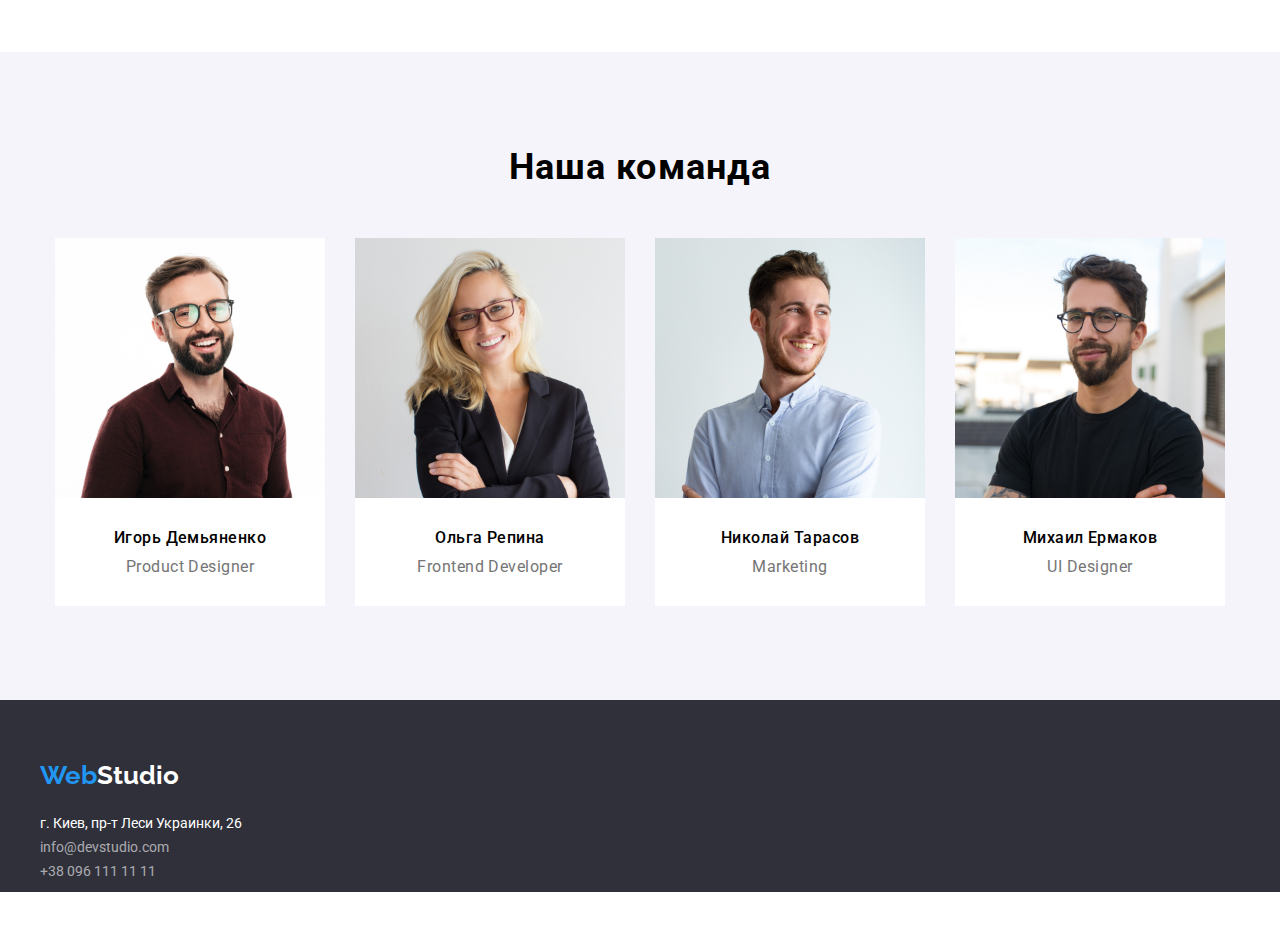
==== commit 832ecca0: "Внесены правки" ====
--- a/index.html
+++ b/index.html
@@ -15,33 +15,37 @@
   </head>
   <body>
     <!--Шапка-->
-    <header class="header container">
-      <!--умышленная ошибка в названии класса-->
-      <a class="logo" href="./index.html"
-        ><span class="text-logo">Web</span>Studio</a
-      >
-      <nav class="navigation">
-        <ul class="navigation-list">
-          <li class="active"><a href="./index.html">Студия</a></li>
-          <li>
-            <a href="./portfolio.html">Портфолио</a>
+
+    <header class="header">
+      <div class="container-header">
+        <a class="logo" href="./index.html"
+          ><span class="text-logo">Web</span>Studio</a
+        >
+        <nav class="navigation">
+          <ul class="navigation-list">
+            <li class="active">
+              <a class="link-block" href="./index.html">Студия</a>
+            </li>
+            <li>
+              <a class="link-block" href="./portfolio.html">Портфолио</a>
+            </li>
+            <li><a class="link-block" href="#">Контакты</a></li>
+          </ul>
+        </nav>
+
+        <ul class="header-contacts">
+          <li class="header-list">
+            <a class="contacts-text" href="mailto:info@devstudio.com"
+              >info@devstudio.com</a
+            >
           </li>
-          <li><a href="#">Контакты</a></li>
+          <li class="header-list">
+            <a class="contacts-text" href="tel:+380961111111"
+              >+38 096 111 11 11</a
+            >
+          </li>
         </ul>
-      </nav>
-
-      <ul class="header-contacts">
-        <li class="header-list">
-          <a class="contacts-text" href="mailto:info@devstudio.com"
-            >info@devstudio.com</a
-          >
-        </li>
-        <li class="header-list">
-          <a class="contacts-text" href="tel:+380961111111"
-            >+38 096 111 11 11</a
-          >
-        </li>
-      </ul>
+      </div>
     </header>
 
     <!--Герой-->
@@ -51,102 +55,119 @@
           Эффективные решения <br />
           для вашего бизнеса
         </h1>
+        <!-- <div class="container"> -->
         <button type="button" class="hero-button">Заказать услугу</button>
+        <!-- </div> -->
       </section>
 
       <!--Преимущества и примеры-->
-      <section class="container">
-        <!--Нужно спрятать-->
-        <h2 hidden>Преимущества</h2>
-        <ul class="advantages">
-          <li class="advantages-card">
-            <h3 class="advantages-title">Внимание к деталям</h3>
-            <p class="advantages-info">
-              Идейные соображения, а также начало повседневной работы по
-              формированию позиции.
-            </p>
-          </li>
-          <li class="advantages-card">
-            <h3 class="advantages-title">Пунктуальность</h3>
-            <p class="advantages-info">
-              Задача организации, в особенности же рамки и место обучения кадров
-              влечет за собой.
-            </p>
-          </li>
-          <li class="advantages-card">
-            <h3 class="advantages-title">Планирование</h3>
-            <p class="advantages-info">
-              Равным образом консультация с широким активом в значительной
-              степени обуславливает.
-            </p>
-          </li>
-          <li class="advantages-card">
-            <h3 class="advantages-title">Современные технологии</h3>
-            <p class="advantages-info">
-              Значимость этих проблем настолько очевидна, что реализация
-              плановых заданий.
-            </p>
-          </li>
-        </ul>
+
+      <section>
+        <div class="container">
+          <!--Нужно спрятать-->
+          <h2 hidden>Преимущества</h2>
+          <ul class="advantages">
+            <li class="advantages-card">
+              <h3 class="advantages-title">Внимание к деталям</h3>
+              <p class="advantages-info">
+                Идейные соображения, а также начало повседневной работы по
+                формированию позиции.
+              </p>
+            </li>
+            <li class="advantages-card">
+              <h3 class="advantages-title">Пунктуальность</h3>
+              <p class="advantages-info">
+                Задача организации, в особенности же рамки и место обучения
+                кадров влечет за собой.
+              </p>
+            </li>
+            <li class="advantages-card">
+              <h3 class="advantages-title">Планирование</h3>
+              <p class="advantages-info">
+                Равным образом консультация с широким активом в значительной
+                степени обуславливает.
+              </p>
+            </li>
+            <li class="advantages-card">
+              <h3 class="advantages-title">Современные технологии</h3>
+              <p class="advantages-info">
+                Значимость этих проблем настолько очевидна, что реализация
+                плановых заданий.
+              </p>
+            </li>
+          </ul>
+        </div>
       </section>
 
       <!--Чем мы занимаемся-->
-      <section class="container">
+
+      <section>
         <h2 class="gallery">Чем мы занимаемся</h2>
-        <ul class="gallery-list">
-          <li class="gallery-item">
-            <img
-              src="img/box1.jpg"
-              alt="Схема, клавиатура и планшет на столе"
-              width="370"
-            />
-          </li>
-          <li class="gallery-item">
-            <img src="img/box2.jpg" alt="Телефон и ноутбук" width="370" />
-          </li>
-          <li class="gallery-item">
-            <img
-              src="img/box3.jpg"
-              alt="Планшет с изображенной цветовой схемой"
-              width="370"
-            />
-          </li>
-        </ul>
+        <div class="container">
+          <ul class="gallery-list">
+            <li class="gallery-item">
+              <img
+                src="img/box1.jpg"
+                alt="Схема, клавиатура и планшет на столе"
+                width="370"
+              />
+            </li>
+            <li class="gallery-item">
+              <img src="img/box2.jpg" alt="Телефон и ноутбук" width="370" />
+            </li>
+            <li class="gallery-item">
+              <img
+                src="img/box3.jpg"
+                alt="Планшет с изображенной цветовой схемой"
+                width="370"
+              />
+            </li>
+          </ul>
+        </div>
       </section>
 
       <!--Наша команда-->
-      <div class="team-background">
-        <section class="container team">
-          <h2 class="gallery-team">Наша команда</h2>
+
+      <section class="team">
+        <h2 class="gallery-team">Наша команда</h2>
+        <div class="container">
           <ul class="team-list">
             <li class="team-card">
               <img src="img/ihor.jpg" alt="Игорь Демьяненко" width="270" />
-              <h3 class="team-title">Игорь Демьяненко</h3>
-              <p class="team-proffesion">Product Designer</p>
+              <div class="team-text-block">
+                <h3 class="team-title">Игорь Демьяненко</h3>
+                <p class="team-proffesion">Product Designer</p>
+              </div>
             </li>
             <li class="team-card">
               <img src="img/olga.jpg" alt="Ольга Репина" width="270" />
-              <h3 class="team-title">Ольга Репина</h3>
-              <p class="team-proffesion">Frontend Developer</p>
+              <div class="team-text-block">
+                <h3 class="team-title">Ольга Репина</h3>
+                <p class="team-proffesion">Frontend Developer</p>
+              </div>
             </li>
             <li class="team-card">
               <img src="img/nikolai.jpg" alt="Николай Тарасов" width="270" />
-              <h3 class="team-title">Николай Тарасов</h3>
-              <p class="team-proffesion">Marketing</p>
+              <div class="team-text-block">
+                <h3 class="team-title">Николай Тарасов</h3>
+                <p class="team-proffesion">Marketing</p>
+              </div>
             </li>
             <li class="team-card">
               <img src="img/mihail.jpg" alt="Михаил Ермаков" width="270" />
-              <h3 class="team-title">Михаил Ермаков</h3>
-              <p class="team-proffesion">UI Designer</p>
+              <div class="team-text-block">
+                <h3 class="team-title">Михаил Ермаков</h3>
+                <p class="team-proffesion">UI Designer</p>
+              </div>
             </li>
           </ul>
-        </section>
-      </div>
+        </div>
+      </section>
     </main>
 
     <!--Подвал-->
     <footer class="footer">
-      <div class="container">
+      <div class="container-footer">
         <a class="footer-logo" href="./index.html"
           ><span class="text-logo">Web</span>Studio</a
         >
--- a/css/style.css
+++ b/css/style.css
@@ -8,16 +8,26 @@
     width: 1200px;
     padding: 0 15px;
     margin: 0 auto;
+    display: flex;
+
+    justify-content: space-around;
 }
 
 /* Шапка */
 
 .header {
-    display: flex;
     letter-spacing: 0.02em;
 
-    border: solid 1px rgba(236,236,236,1);
-}
+    border-bottom: solid 1px rgba(236,236,236,1);
+}
+
+.container-header {
+    width: 1200px;
+    padding: 0 15px;
+    margin: 0 auto;
+    display: flex;
+}
+
 
 .logo {
     font-family: 'Raleway', sans-serif;
@@ -25,8 +35,9 @@
     width: 145px;
     height: 31px;
 
-    display: inline-block;
-    padding: 24px 93px 25px 0;
+    display: flex;
+    padding: 24px 0 25px 0;
+    margin-right: 93px;
 
     color: #000;
     text-decoration: none;
@@ -40,7 +51,8 @@
 }
 
 .navigation {
-    padding: 32px 331px 32px 0;
+    /* padding: 32px 331px 32px 0; */
+    display: flex;
 
 }
 
@@ -49,7 +61,7 @@
     justify-content: space-between;
     width: 294px;
 
-    margin: 0;
+    margin: 0 331px 0 0;
 }
 
 .navigation-list a {
@@ -69,27 +81,36 @@
 }
 
 .header-contacts {
-
-    display: flex;
-    justify-content: space-between;
-
+    display: flex;
+
+    /* padding-top: 32px;
+    padding-bottom: 32px; */
+
+    margin: 0;
+}
+
+.header-list {
+    margin-right: 50px;
+
+}
+
+.link-block {
+    display: block;
     padding-top: 32px;
     padding-bottom: 32px;
-
-    margin: 0 auto;
-}
-
-.header-list {
-    padding-right: 50px;
 }
 
 .contacts-text {
+    display: block;
+    padding-top: 32px;
+    padding-bottom: 32px;
+
     color: var(--grey-text);
     font-size: 14px;
 }
 
 .header-list:last-child {
-    padding-right: 0;
+    margin-right: 0;
 }
 
 /* Герой */
@@ -97,13 +118,13 @@
 .hero {
     height: 600px;
 
-    margin: 0;
+    margin: 0 auto;
     padding: 200px 452px 0 452px;
     background-color: rgba(47, 48, 58, 1);
 }
 
 .hero-title {
-    margin: 0 0 30px 0;
+    margin: 0 auto 30px auto;
 
     color: var(--white-text);
 
@@ -119,7 +140,7 @@
     display: flex;
     padding: 10px 32px;
     margin: 0 auto;
-    text-align: center;
+    text-align: justify;
 
     box-shadow: 0px 4px 4px rgba(0, 0, 0, 0.15);
     border-radius: 4px;
@@ -140,8 +161,6 @@
 
     margin: 0 auto;
 
-    /* height: 101px; */
-
     padding-top: 94px;
     padding-bottom: 94px;
 
@@ -184,6 +203,9 @@
 .gallery {
     margin: 0 auto 50px;
 
+    flex-wrap: wrap;
+    justify-content: center;
+
     font-size: 36px;
     line-height: 42px;
     text-align: center;
@@ -193,13 +215,18 @@
 .gallery-list {
     display: flex;
 
-    margin: 0;
+    margin: 0 auto;
     padding-bottom: 94px;
 }
 
 .gallery-item {
+
     margin-right: 30px;
     margin-bottom: 0;
+}
+
+.gallery-item img{
+    display: block;
 }
 
 .gallery-item:nth-last-child(1) {
@@ -209,24 +236,23 @@
 
 /* Наша команда */
 
-.team-background {
+.team {
+    margin: 0 auto;
+    flex-wrap: wrap;
+    justify-content: stretch;
     background-color: rgba(245, 244, 250, 1);
-}
-
-.team {
-    padding-bottom: 94px;
 }
 
 .gallery-team {
     padding-top: 94px;
 
-    /* padding-bottom: 50px; */
+    text-align: center;
     margin-top: 0;
     margin-bottom: 50px;
 
     font-size: 36px;
     line-height: 42px;
-    text-align: center;
+
     letter-spacing: 0.03em;
 }
 
@@ -234,14 +260,21 @@
     display: flex;
     margin-top: 0;
     margin-bottom: 0;
+    padding-bottom: 94px;
 }
 
 .team-card {
+    background-color: var(--white-text);
     margin-right: 30px;
     width: 270px;
     height: 368px;
 }
 
+.team-text-block {
+    padding-top: 30px;
+    padding-bottom: 30px;
+}
+
 .team-card:nth-last-child(1) {
     margin-right: 0;
 }
@@ -253,7 +286,6 @@
 .team-title {
     margin: 0;
 
-    padding-top: 30px;
     padding-bottom: 10px;
 
     text-align: center;
@@ -266,7 +298,6 @@
 
 .team-proffesion {
     margin: 0;
-    padding-bottom: 30px;
 
     color: var(--grey-text);
 
@@ -281,11 +312,19 @@
 /* Подвал */
 
 .footer {
-    margin-top: 0;
-
-    height: 252px;
+    margin: 0 auto;
 
     background-color: rgba(47, 48, 58, 1);
+}
+
+.container-footer {
+
+    /* box-sizing: border-box; */
+    width: 1200px;
+    padding: 0 15px;
+    margin: 0 auto;
+
+    justify-content: space-around;
 }
 
 .footer-logo {
@@ -298,10 +337,12 @@
     font-weight: bold;
     font-size: 26px;
     line-height: 31px;
+
 }
 
 .footer-address {
 
+    display: block;
     color: var(--white-text);
     font-style: normal;
     font-weight: normal;
@@ -333,9 +374,8 @@
     justify-content: center;
 
     padding-top: 94px;
-    padding-bottom: 34px;
-
-    margin: 0 auto;
+
+    margin: 0 auto 34px;
 }
 
 .projects-list {
@@ -346,6 +386,16 @@
     margin-right: 0;
 }
 
+.container-proj {
+    flex-wrap: wrap;
+    width: 1200px;
+    padding: 0 15px;
+    margin: 0 auto;
+    display: flex;
+
+    justify-content: space-around;
+}
+
 .projects {
     display: flex;
     flex-wrap: wrap;
@@ -355,6 +405,10 @@
 
     justify-content: space-between;
     align-content: space-between;
+}
+
+.projects img {
+    display: block;
 }
 
 .projects-item:nth-child(n+7) {
@@ -374,11 +428,14 @@
     margin-right: 30px;
 }
 
+.proj-text-card {
+    padding-top: 20px;
+    padding-bottom: 20px;
+    padding-left: 24px;
+}
+
 .projects-title {
-    margin-top: 20px;
-    margin-bottom: 4px;
-
-    padding-left: 24px;
+    margin: 0;
 
     font-weight: bold;
     font-size: 18px;
@@ -388,8 +445,6 @@
 
 .projects-info {
     margin: 0 auto;
-    padding-bottom: 20px;
-    padding-left: 24px;
 
     color: var(--grey-text);
     font-size: 16px;
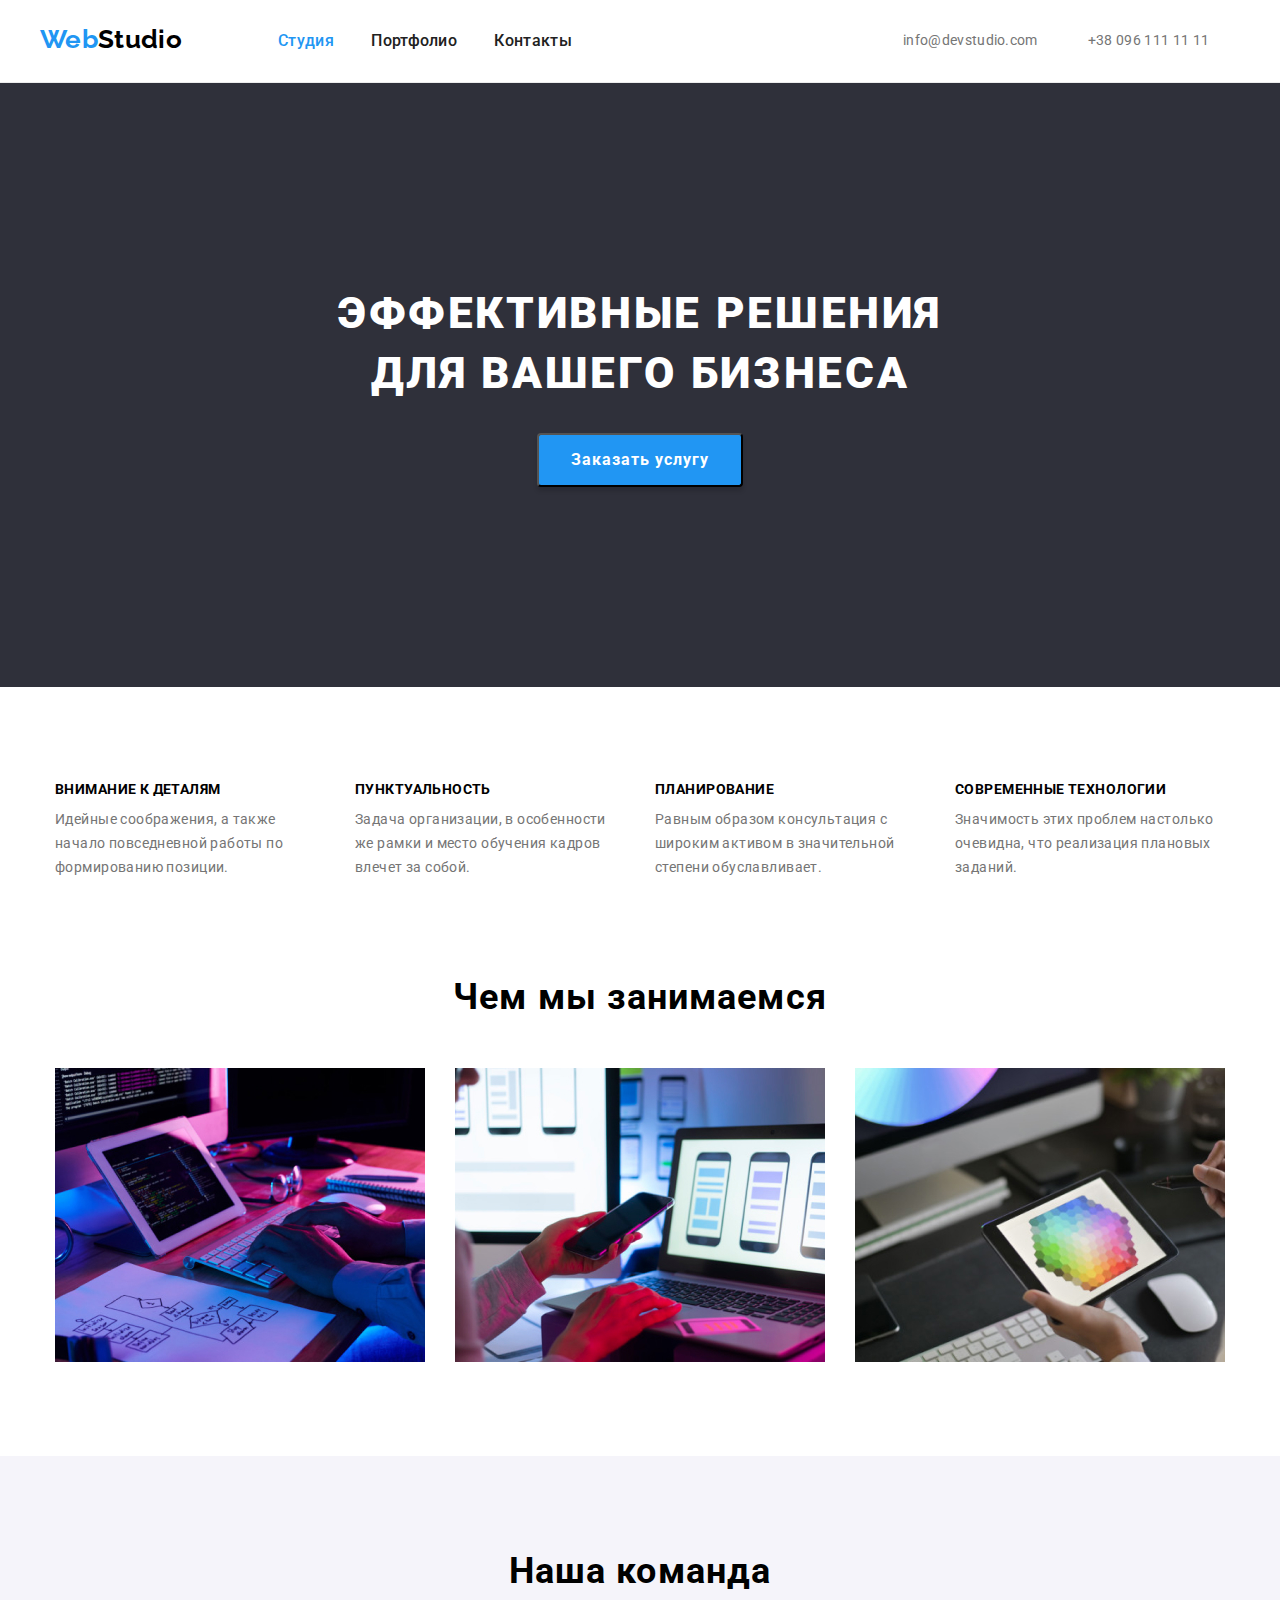
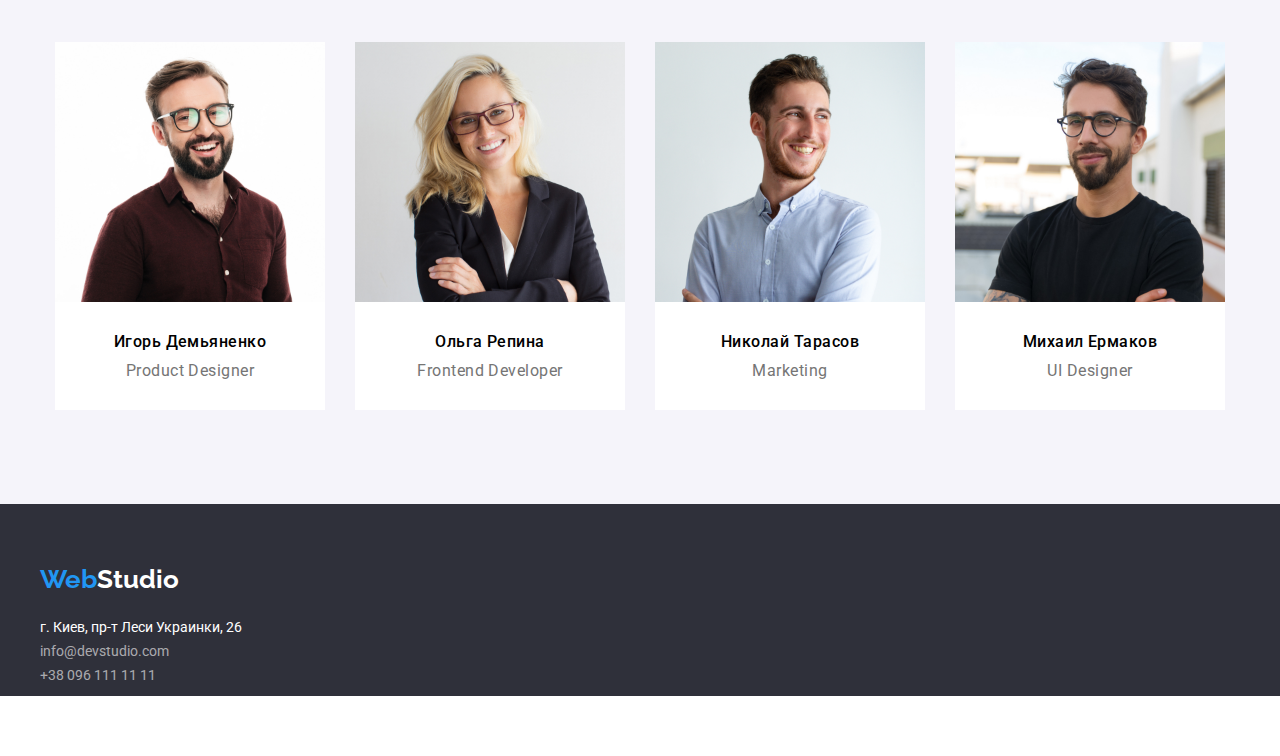
==== commit 34c6d7ab: "Внесены правки в ссылку Портфолио и паддинги Секций" ====
--- a/index.html
+++ b/index.html
@@ -27,7 +27,9 @@
               <a class="link-block" href="./index.html">Студия</a>
             </li>
             <li>
-              <a class="link-block" href="./portfolio.html">Портфолио</a>
+              <a class="link-block" href="./portfolio.html">
+                <span>Портфолио</span></a
+              >
             </li>
             <li><a class="link-block" href="#">Контакты</a></li>
           </ul>
@@ -49,6 +51,7 @@
     </header>
 
     <!--Герой-->
+
     <main>
       <section class="hero">
         <h1 class="hero-title">
@@ -62,7 +65,7 @@
 
       <!--Преимущества и примеры-->
 
-      <section>
+      <section class="section">
         <div class="container">
           <!--Нужно спрятать-->
           <h2 hidden>Преимущества</h2>
@@ -101,7 +104,7 @@
 
       <!--Чем мы занимаемся-->
 
-      <section>
+      <section class="section gall">
         <h2 class="gallery">Чем мы занимаемся</h2>
         <div class="container">
           <ul class="gallery-list">
@@ -128,7 +131,7 @@
 
       <!--Наша команда-->
 
-      <section class="team">
+      <section class="team section">
         <h2 class="gallery-team">Наша команда</h2>
         <div class="container">
           <ul class="team-list">
--- a/css/style.css
+++ b/css/style.css
@@ -3,8 +3,6 @@
 }
 
 .container {
-
-    /* box-sizing: border-box; */
     width: 1200px;
     padding: 0 15px;
     margin: 0 auto;
@@ -17,7 +15,6 @@
 
 .header {
     letter-spacing: 0.02em;
-
     border-bottom: solid 1px rgba(236,236,236,1);
 }
 
@@ -31,7 +28,6 @@
 
 .logo {
     font-family: 'Raleway', sans-serif;
-
     width: 145px;
     height: 31px;
 
@@ -51,7 +47,6 @@
 }
 
 .navigation {
-    /* padding: 32px 331px 32px 0; */
     display: flex;
 
 }
@@ -71,6 +66,14 @@
 
 .active a {
     color: var(--blue-text);
+
+}
+
+.navigation span:hover,
+.navigation span:focus {
+    text-shadow: 0 4px 4px rgba(0, 0, 0, 0.25);
+    color: #000;
+
 }
 
 .navigation-list :hover,
@@ -83,9 +86,6 @@
 .header-contacts {
     display: flex;
 
-    /* padding-top: 32px;
-    padding-bottom: 32px; */
-
     margin: 0;
 }
 
@@ -116,10 +116,9 @@
 /* Герой */
 
 .hero {
-    height: 600px;
-
-    margin: 0 auto;
-    padding: 200px 452px 0 452px;
+    margin: 0 auto;
+    padding-top: 200px;
+    padding-bottom: 200px;
     background-color: rgba(47, 48, 58, 1);
 }
 
@@ -156,14 +155,15 @@
 
 /* Преимущества и примеры */
 
-.advantages {
-    display: flex;
-
-    margin: 0 auto;
-
+.section {
     padding-top: 94px;
     padding-bottom: 94px;
-
+}
+
+.advantages {
+    display: flex;
+
+    margin: 0 auto;
 }
 
 .advantages-card {
@@ -200,6 +200,10 @@
 
 /* Чем мы занимаемся */
 
+.gall{
+    padding-top: 0;
+}
+
 .gallery {
     margin: 0 auto 50px;
 
@@ -216,11 +220,9 @@
     display: flex;
 
     margin: 0 auto;
-    padding-bottom: 94px;
 }
 
 .gallery-item {
-
     margin-right: 30px;
     margin-bottom: 0;
 }
@@ -244,8 +246,6 @@
 }
 
 .gallery-team {
-    padding-top: 94px;
-
     text-align: center;
     margin-top: 0;
     margin-bottom: 50px;
@@ -260,7 +260,6 @@
     display: flex;
     margin-top: 0;
     margin-bottom: 0;
-    padding-bottom: 94px;
 }
 
 .team-card {
@@ -341,7 +340,6 @@
 }
 
 .footer-address {
-
     display: block;
     color: var(--white-text);
     font-style: normal;
@@ -369,11 +367,13 @@
 
 /* Портфолио */
 
+.main {
+    padding-bottom: 0;
+}
+
 .projects-filter {
     display: flex;
     justify-content: center;
-
-    padding-top: 94px;
 
     margin: 0 auto 34px;
 }
@@ -477,4 +477,4 @@
 .button-projects:focus {
     color: var(--white-text);
     background-color: var(--blue-text);
-}+}
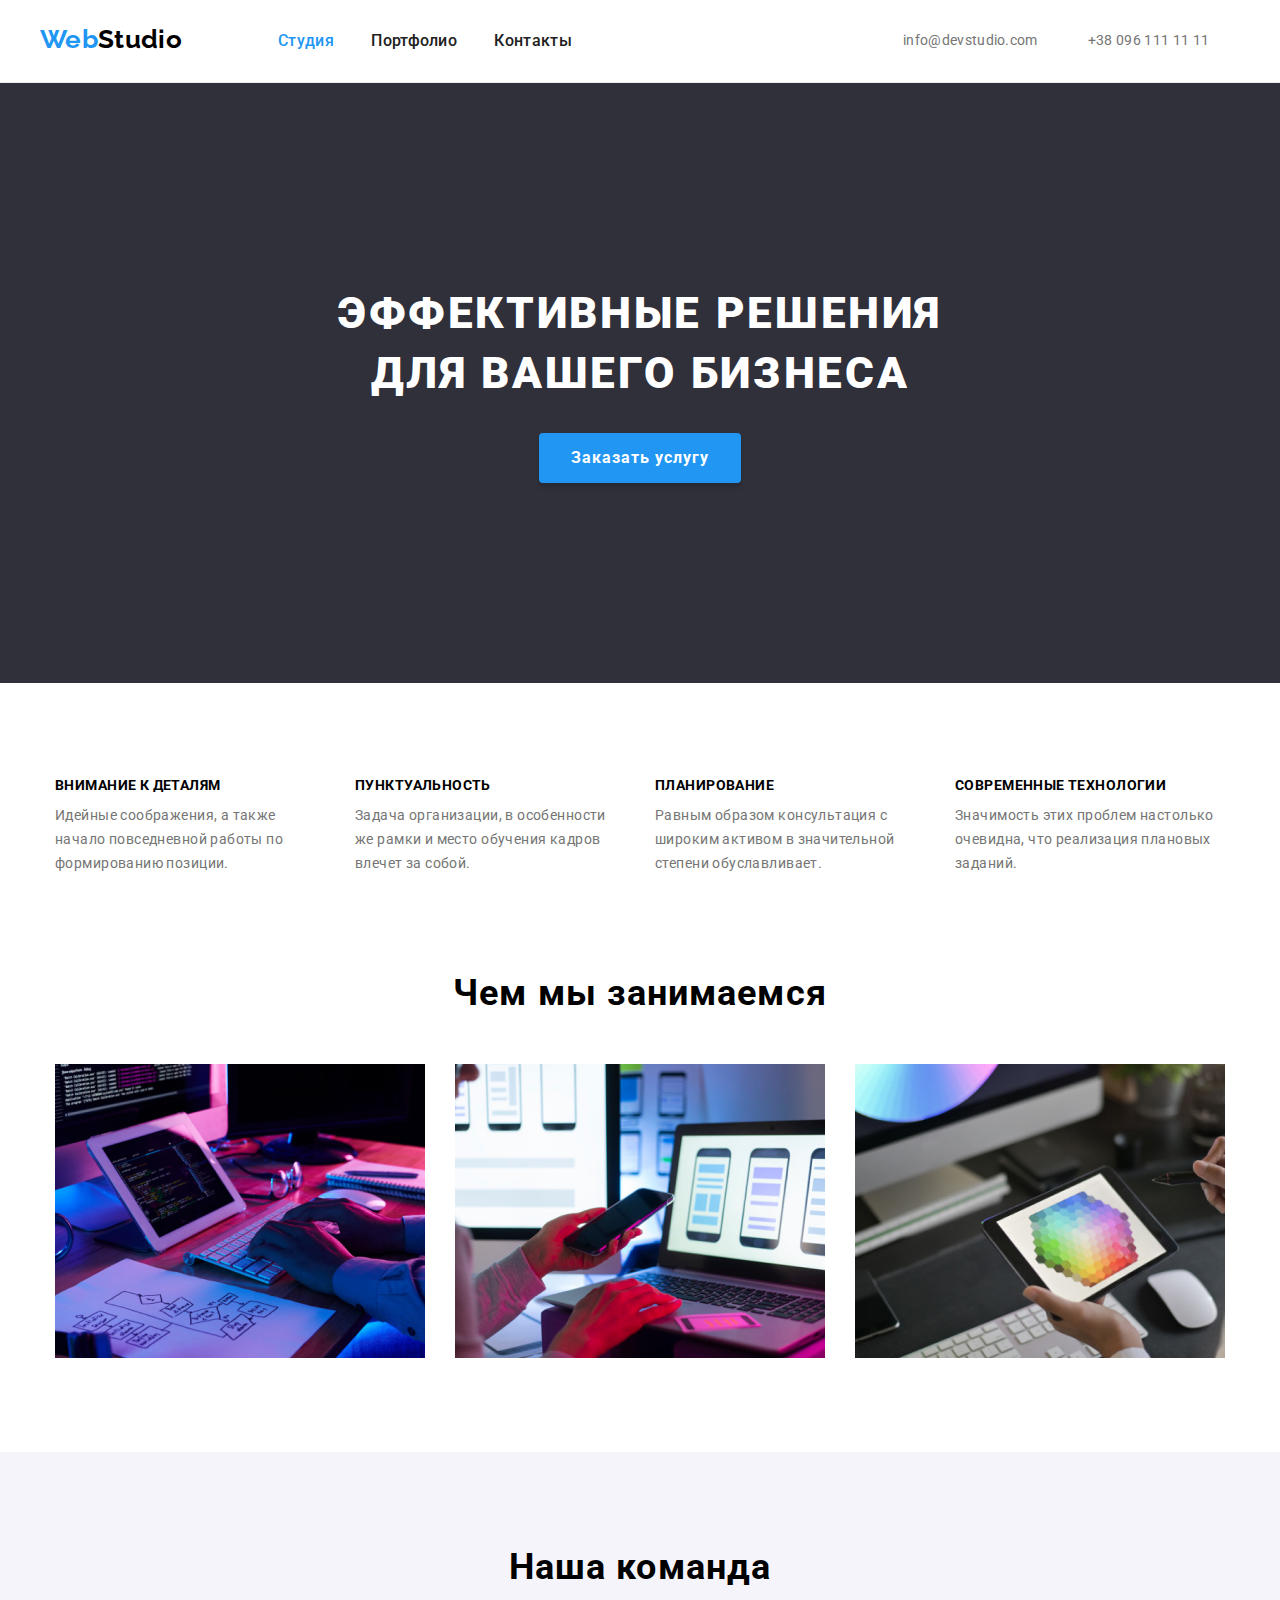
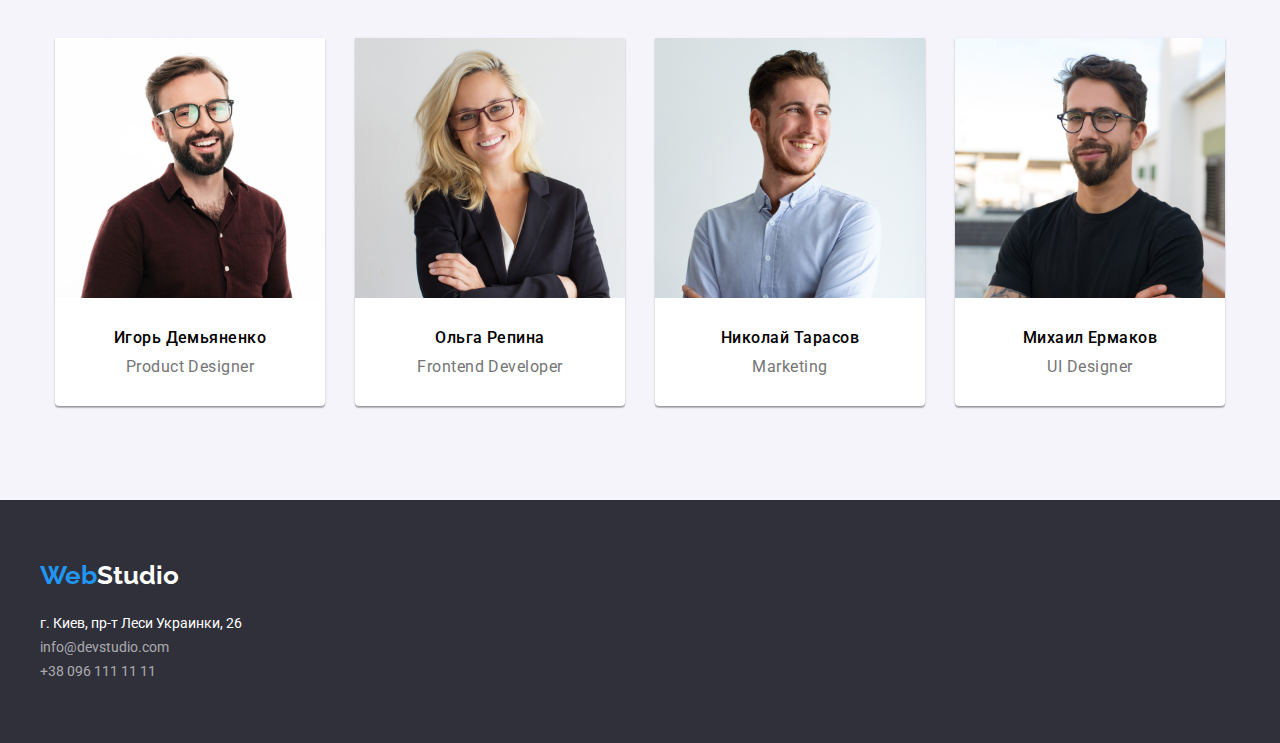
==== commit e7e47887: "Сделал мелкие исправления" ====
--- a/index.html
+++ b/index.html
@@ -27,9 +27,7 @@
               <a class="link-block" href="./index.html">Студия</a>
             </li>
             <li>
-              <a class="link-block" href="./portfolio.html">
-                <span>Портфолио</span></a
-              >
+              <a class="link-block" href="./portfolio.html"> Портфолио</a>
             </li>
             <li><a class="link-block" href="#">Контакты</a></li>
           </ul>
--- a/css/style.css
+++ b/css/style.css
@@ -143,6 +143,7 @@
 
     box-shadow: 0px 4px 4px rgba(0, 0, 0, 0.15);
     border-radius: 4px;
+    border: none;
 
     background-color: var(--blue-text);
     color: var(--white-text);
@@ -267,10 +268,17 @@
     margin-right: 30px;
     width: 270px;
     height: 368px;
+
+    box-shadow: 0px 1px 3px rgba(0, 0, 0, 0.12),
+    0px 1px 1px rgba(0, 0, 0, 0.14),
+    0px 2px 1px rgba(0, 0, 0, 0.2);
+    border-radius: 0px 0px 4px 4px;
 }
 
 .team-text-block {
     padding-top: 30px;
+    padding-left: 15px;
+    padding-right: 15px;
     padding-bottom: 30px;
 }
 
@@ -314,6 +322,9 @@
     margin: 0 auto;
 
     background-color: rgba(47, 48, 58, 1);
+
+    padding-top: 60px;
+    padding-bottom: 60px;
 }
 
 .container-footer {
@@ -329,7 +340,6 @@
 .footer-logo {
     font-family: 'Raleway', sans-serif;
     display: block;
-    padding-top: 60px;
 
     color: var(--white-text);
     text-decoration: none;
@@ -355,10 +365,9 @@
 
 .footer-list {
     width: 231px;
-    height: 81px;
 
     margin-top: 20px;
-    margin-bottom: 60px;
+    margin-bottom: 0;
 }
 
 .footer-contacts {
@@ -367,15 +376,11 @@
 
 /* Портфолио */
 
-.main {
-    padding-bottom: 0;
-}
-
 .projects-filter {
     display: flex;
     justify-content: center;
 
-    margin: 0 auto 34px;
+    margin: 0 auto 50px;
 }
 
 .projects-list {
@@ -401,7 +406,6 @@
     flex-wrap: wrap;
 
     margin: 0 auto;
-    padding-bottom: 94px;
 
     justify-content: space-between;
     align-content: space-between;
@@ -432,6 +436,7 @@
     padding-top: 20px;
     padding-bottom: 20px;
     padding-left: 24px;
+    padding-right: 10px;
 }
 
 .projects-title {
@@ -473,8 +478,18 @@
     border-radius: 4px;
 }
 
+.all {
+    background-color: var(--blue-text);
+    color: var(--white-text);
+}
+
 .button-projects:hover,
 .button-projects:focus {
     color: var(--white-text);
     background-color: var(--blue-text);
-}
+
+    box-shadow: 0px 3px 1px rgba(0, 0, 0, 0.1),
+    0px 1px 2px rgba(0, 0, 0, 0.08),
+    0px 2px 2px rgba(0, 0, 0, 0.12);
+
+}
